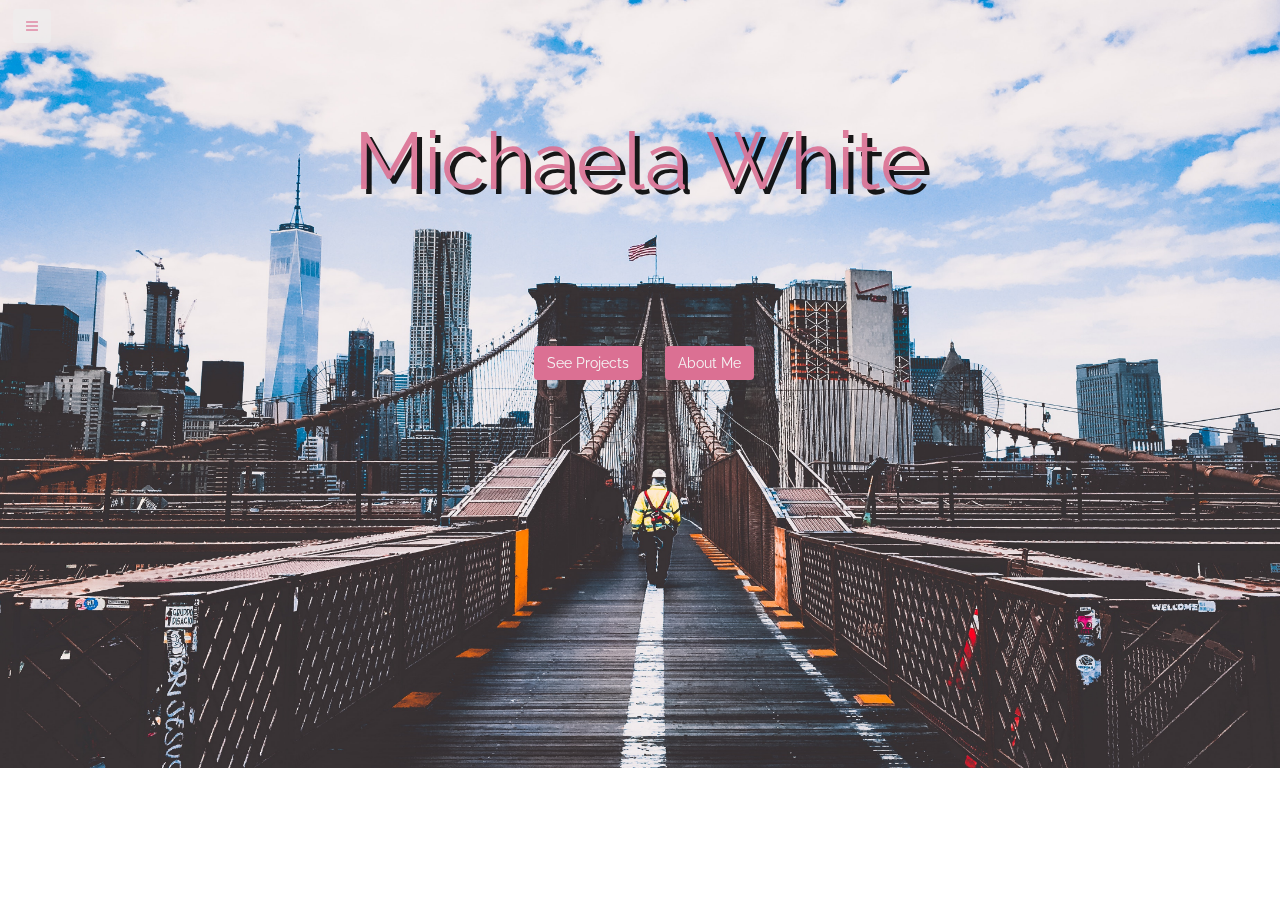
==== index.html @ 973c23fe "Updated sidebar features" ====
<!DOCTYPE html>
<html>
<head>
    <meta charset="utf-8" />
    <meta http-equiv="X-UA-Compatible" content="IE=edge">
    <title>Michaela White Portfolio Site</title>
    <meta name="viewport" content="width=device-width, initial-scale=1">
    <!-- Latest compiled and minified CSS -->
    <link rel="stylesheet" href="https://maxcdn.bootstrapcdn.com/bootstrap/3.3.7/css/bootstrap.min.css">

    <!-- jQuery library -->
    <script src="https://ajax.googleapis.com/ajax/libs/jquery/3.3.1/jquery.min.js"></script>

    <!-- Latest compiled JavaScript -->
    <script src="https://maxcdn.bootstrapcdn.com/bootstrap/3.3.7/js/bootstrap.min.js"></script>
    <link rel="stylesheet" href="https://cdnjs.cloudflare.com/ajax/libs/font-awesome/4.7.0/css/font-awesome.min.css">
    <link href="assets/css/hover.css" rel="stylesheet" media="all">
    <link rel="stylesheet" type="text/css" media="screen" href="assets/css/style.css" />
    <link href="https://fonts.googleapis.com/css?family=Raleway" rel="stylesheet">

</head>
<body>
    <div id="main">
        <div id="myCarousel" class="carousel slide carousel-fade" data-ride="carousel" data-interval=7000 data-pause="false" data-wrap="true">
            <div class="carousel-inner">
                <div id="name1" class="carousel-caption d-none d-md-block">Michaela White</div>
                <div class="item active">
                    <img id="slideshow" class="d-block w-100"  src="assets/images/city4.jpg" alt="First slide">
                </div>
                <div class="item">
                    <img id="slideshow" class="d-block w-100" src="assets/images/city3.jpg" alt="Second slide">
                </div>
                <div class="item">
                    <img id="slideshow" class="d-block w-100" src="assets/images/city2.jpg" alt="Third slide">
                </div>
            </div>
            <div id="buttons">
                    <a id="button2" href="parallax.html" type="button" class="btn btn-light">See Projects</a>
                    <a id="button2" href="about.html" type="button" class="btn btn-light">About Me</a>
                </div>
        </div>

    </div>
    
      <div id="mySidenav" class="sidenav">
        <a href="javascript:void(0)" id="closebutton" class="closebtn" onclick="closeNav()">&times;</a>
        <img class="img-circle img-responsive w-50" id="headshot" src="assets/images/hs1.jpg" alt="Michaela White">
        <p id="name" class="text-center text-info">Michaela White</p>
        <div class="mx-auto text-info" id="social">
            <a href="https://www.linkedin.com/in/michaela-white-48a869112/">
                <i class="fa fa-linkedin fa-align-center hvr-grow" aria-hidden="true"></i>
            </a>
            <a href="mailto:whitemic@sas.upenn.edu">
                <i class="fa fa-envelope hvr-grow" aria-hidden="true"></i>
            </a>
            <a href="https://stackoverflow.com/users/9687914/michaela-white">
                <i class="fa fa-stack-overflow hvr-grow" aria-hidden="true"></i>
            </a>
            <a href="https://github.com/whitemic">
                <i class="fa fa-github hvr-grow" aria-hidden="true"></i>
            </a>
        </div>
        <div>
        </div>
        <div id="navItems">
            <a id="nav1" href="index.html" class="fa fa-home hvr-forward" aria-hidden="true">Home</a>
            <a id="nav2" href="parallax.html" class="fa fa-terminal hvr-forward" aria-hidden="true">Projects</a>
            <a id="nav3" href="https://medium.com/@michaelajwhite" class="fa fa-code hvr-forward" aria-hidden="true">Blog</a>
            <a id="nav4" href="about.html" class="fa fa-female hvr-forward" aria-hidden="true">About</a>
            <a id="nav5" href="contact.html" class="fa fa-phone hvr-forward" aria-hidden="true">Contact</a>
        </div>
        </div>
      
      <!-- Use any element to open the sidenav -->
      <!-- <span id="open" onclick="openNav()">open</span> -->
      <button type="button" id="open" onclick="openNav()" class="btn btn-light">
        <i class="fa fa-bars" aria-hidden="true"></i>
      </button>







    <script src="assets/javascript/main.js"></script>
</body>
</html>
---- assets/css/style.css ----
#slideshow {
    width: 100%;
    height: 768px;
    position: relative;
}

#open {
    position: fixed;
    top: 1%;
    left: 1%;
    color: palevioletred;
    opacity: 0.6;
}

#name1 {
    font-family: 'Raleway', sans-serif;
    color: palevioletred;
    opacity: 0.9;
    font-size: 80px;
    margin-bottom: 500px;
    text-shadow: 5px 5px black;
}


#mySidenav {
    background-color: palevioletred;
    opacity: 0.9 !important;
}

#name {
    font-family: 'Segoe UI', Tahoma, Geneva, Verdana, sans-serif;
    margin-top: 5%;
    font-size: 135%;
    color: seashell;
}

.fa-linkedin {
    color: gold;
}

.fa-envelope {
    color: crimson;
}

.fa-stack-overflow {
    color: darkorchid;
}

.fa-github {
    color: darkorange;
}

#overlay {
    position: absolute;
    bottom: 0;
    left: 500;
    z-index: 10;
}


#nav1 {
    color: seashell;
}

#nav2, #nav3, #nav4, #nav5 {
    margin-left: 10%;
}

#nav2 {
    color: gold;
}

#nav3 {
    color: crimson;
}

#nav4 {
    color: darkorchid;
}

#nav5 {
    color: darkorange;
}

a {
    float: left;
}

#buttons {
    position: absolute;
    width: 25%;
    top: 45%;
    left: 40%;
}

#button2 {
    font-family: 'Raleway', sans-serif;
    margin-left: 7%;
    float: left;
    background-color: palevioletred;
    color: whitesmoke;
}



.carousel-fade .carousel-inner .item {
    opacity: 0;
    transition-property: opacity;
  }
  
  .carousel-fade .carousel-inner .active {
    opacity: 1;
  }
  
  .carousel-fade .carousel-inner .active.left,
  .carousel-fade .carousel-inner .active.right {
    left: 0;
    opacity: 0;
    z-index: 1;
  }
  
  .carousel-fade .carousel-inner .next.left,
  .carousel-fade .carousel-inner .prev.right {
    opacity: 1;
  }
  
  .carousel-fade .carousel-control {
    z-index: 2;
  }

  /* The side navigation menu */
.sidenav {
    height: 100%; /* 100% Full-height */
    width: 0; /* 0 width - change this with JavaScript */
    position: fixed; /* Stay in place */
    z-index: 1; /* Stay on top */
    top: 0; /* Stay at the top */
    left: 0;
    background-color: #111; /* Black*/
    overflow-x: hidden; /* Disable horizontal scroll */
    padding-top: 60px; /* Place content 60px from the top */
    transition: 0.5s; /* 0.5 second transition effect to slide in the sidenav */
}

/* The navigation menu links */
.sidenav a {
    padding: 8px 8px 8px 32px;
    text-decoration: none;
    font-size: 25px;
    color: #818181;
    display: block;
    transition: 0.3s;
}

/* When you mouse over the navigation links, change their color */
.sidenav a:hover {
    color: #f1f1f1;
}

/* Position and style the close button (top right corner) */
.sidenav .closebtn {
    position: absolute;
    top: 0;
    right: 25px;
    font-size: 36px;
    margin-left: 50px;
}

/* Style page content - use this if you want to push the page content to the right when you open the side navigation */
#main {
    transition: margin-left .5s;
}

@media screen and (max-width: 950px) {
    #button2 {
        margin-top: 10%;
    }
}

@media screen and (max-width: 768px) {
   #button2 {
       margin-top: 10%;
       }
}


/* On smaller screens, where height is less than 450px, change the style of the sidenav (less padding and a smaller font size) */
@media screen and (max-height: 450px) {
    .sidenav {
        padding-top: 15px;
        z-index: 10000;
    }
    #mySidenav {
        z-index: 1000;
    }

    #name {
        z-index: -1;
    }

    .sidenav a {font-size: 18px;}

}
  
  @media all and (transform-3d), (-webkit-transform-3d) {
      .carousel-fade .carousel-inner > .item.next,
      .carousel-fade .carousel-inner > .item.active.right {
        opacity: 0;
        -webkit-transform: translate3d(0, 0, 0);
                transform: translate3d(0, 0, 0);
      }
      .carousel-fade .carousel-inner > .item.prev,
      .carousel-fade .carousel-inner > .item.active.left {
        opacity: 0;
        -webkit-transform: translate3d(0, 0, 0);
                transform: translate3d(0, 0, 0);
      }
      .carousel-fade .carousel-inner > .item.next.left,
      .carousel-fade .carousel-inner > .item.prev.right,
      .carousel-fade .carousel-inner > .item.active {
        opacity: 1;
        -webkit-transform: translate3d(0, 0, 0);
                transform: translate3d(0, 0, 0);
      }
  }
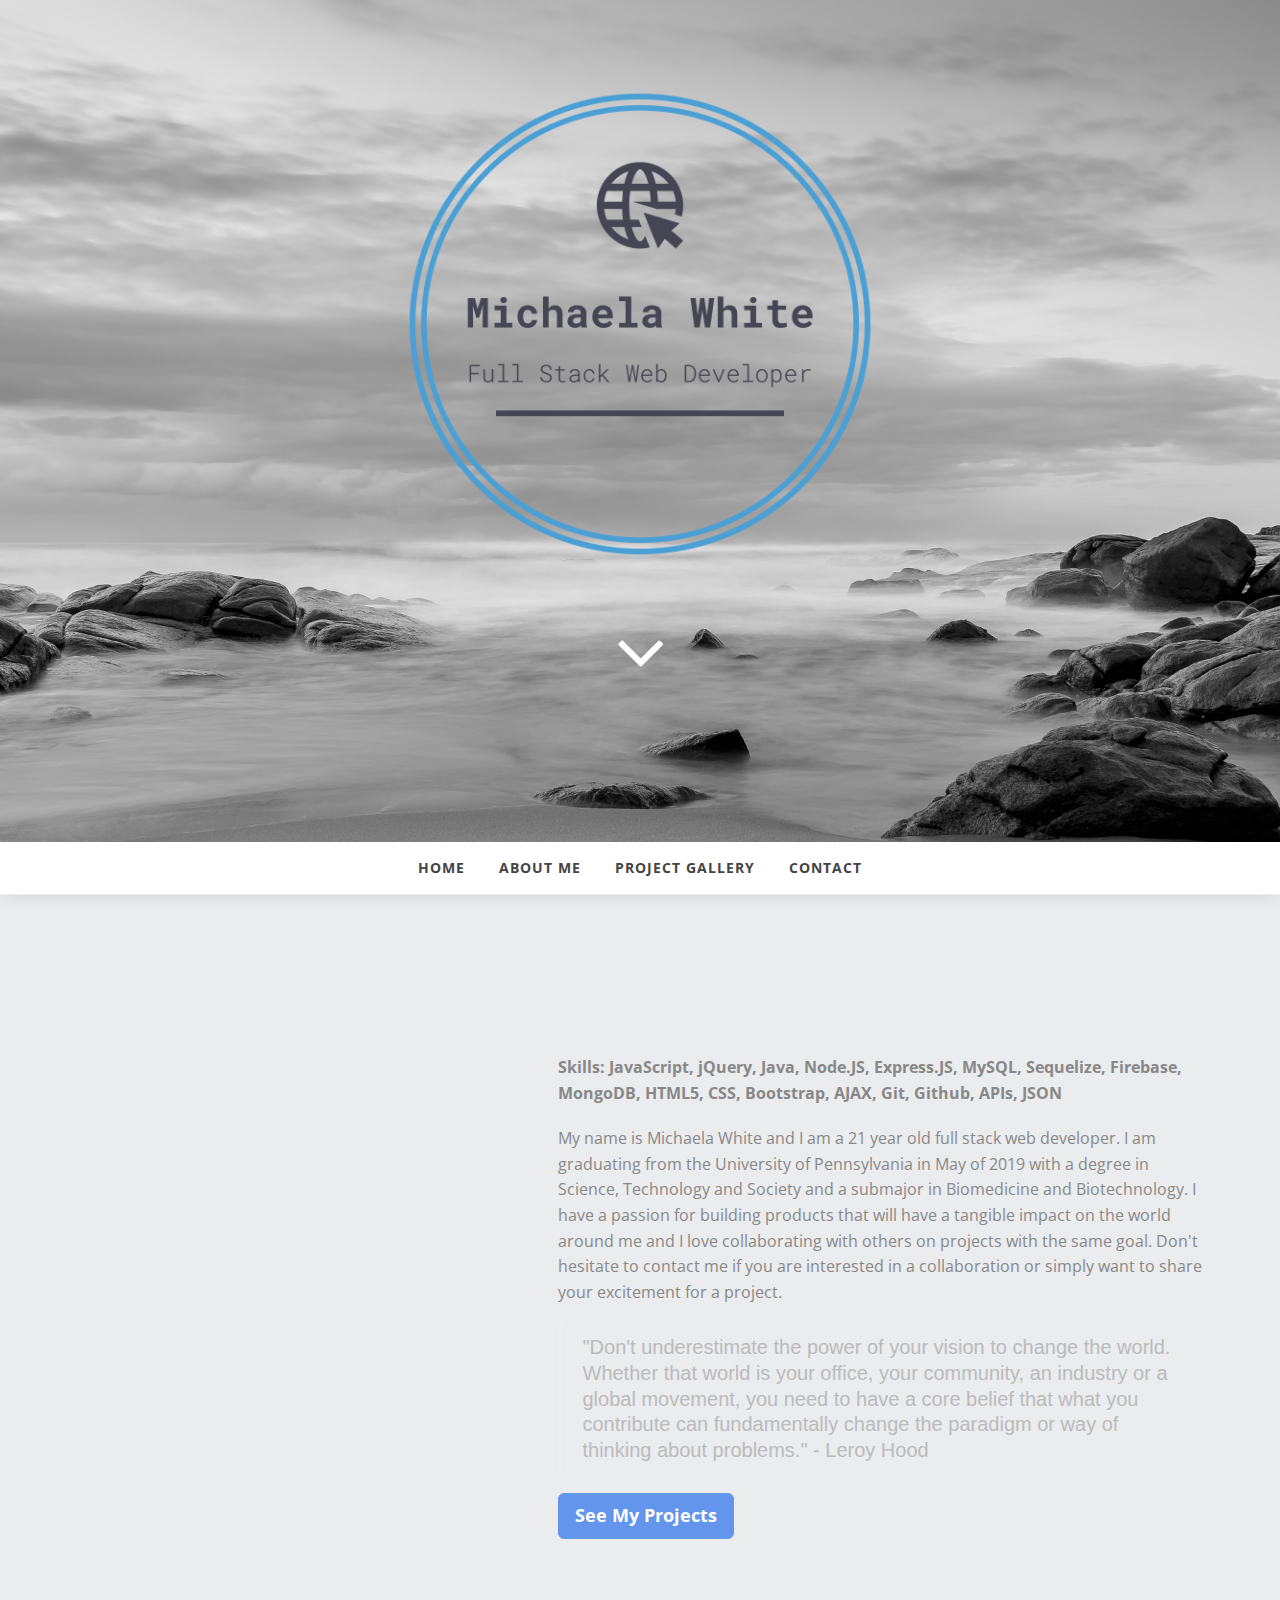
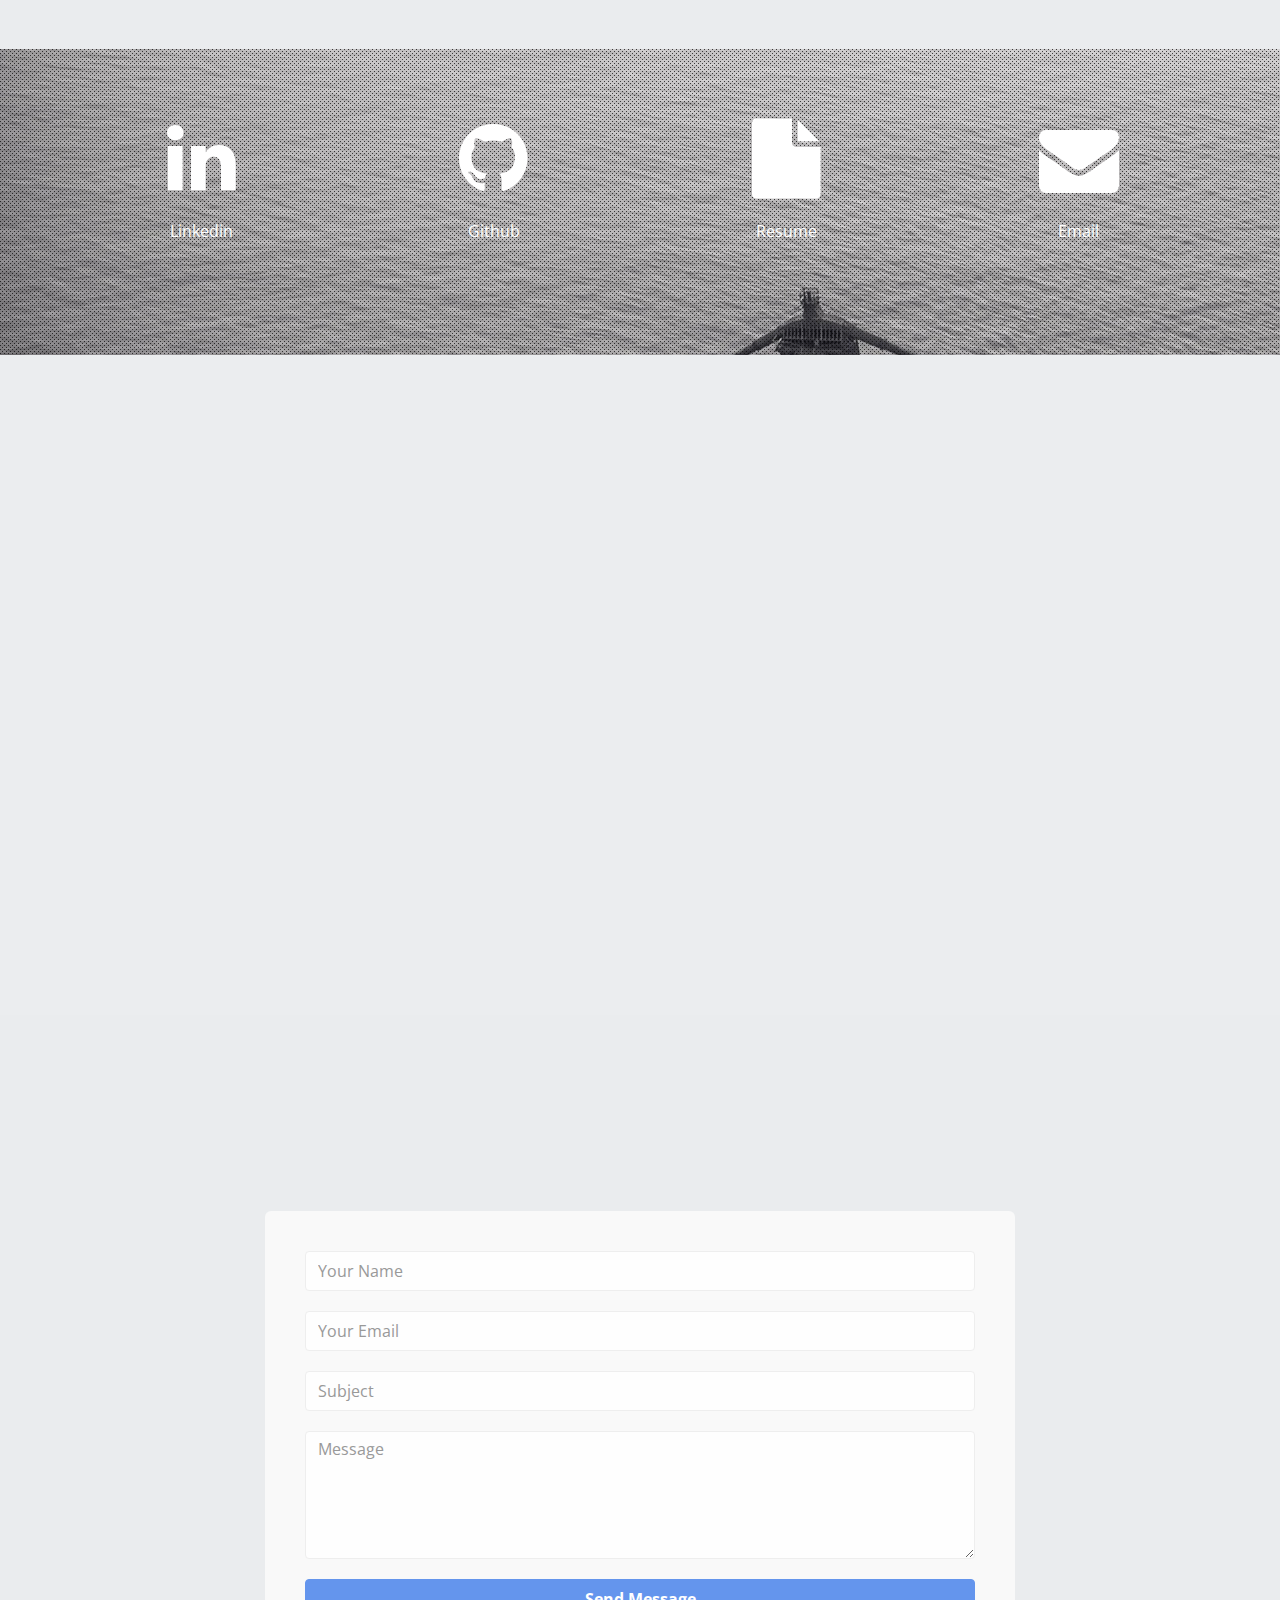
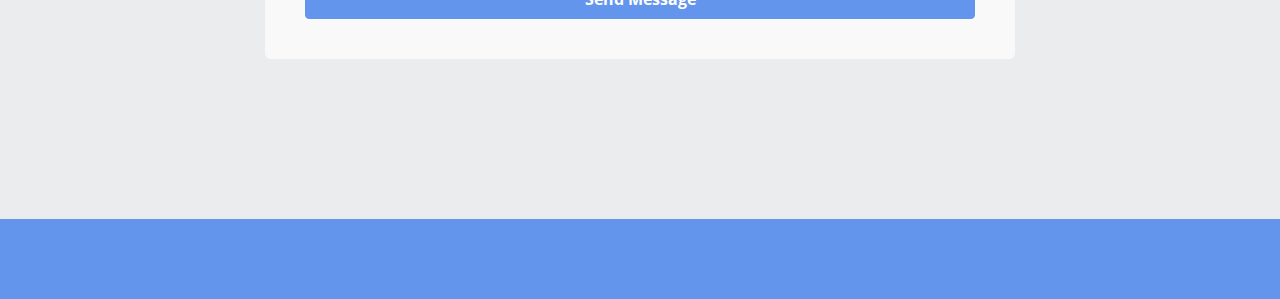
==== commit 937bfb53: "Revamped portfolio with new theme and updated projects" ====
--- a/index.html
+++ b/index.html
@@ -1,88 +1,276 @@
-<!DOCTYPE html>
-<html>
-<head>
-    <meta charset="utf-8" />
-    <meta http-equiv="X-UA-Compatible" content="IE=edge">
-    <title>Michaela White Portfolio Site</title>
-    <meta name="viewport" content="width=device-width, initial-scale=1">
-    <!-- Latest compiled and minified CSS -->
-    <link rel="stylesheet" href="https://maxcdn.bootstrapcdn.com/bootstrap/3.3.7/css/bootstrap.min.css">
-
-    <!-- jQuery library -->
-    <script src="https://ajax.googleapis.com/ajax/libs/jquery/3.3.1/jquery.min.js"></script>
-
-    <!-- Latest compiled JavaScript -->
-    <script src="https://maxcdn.bootstrapcdn.com/bootstrap/3.3.7/js/bootstrap.min.js"></script>
-    <link rel="stylesheet" href="https://cdnjs.cloudflare.com/ajax/libs/font-awesome/4.7.0/css/font-awesome.min.css">
-    <link href="assets/css/hover.css" rel="stylesheet" media="all">
-    <link rel="stylesheet" type="text/css" media="screen" href="assets/css/style.css" />
-    <link href="https://fonts.googleapis.com/css?family=Raleway" rel="stylesheet">
-
-</head>
-<body>
-    <div id="main">
-        <div id="myCarousel" class="carousel slide carousel-fade" data-ride="carousel" data-interval=7000 data-pause="false" data-wrap="true">
-            <div class="carousel-inner">
-                <div id="name1" class="carousel-caption d-none d-md-block">Michaela White</div>
-                <div class="item active">
-                    <img id="slideshow" class="d-block w-100"  src="assets/images/city4.jpg" alt="First slide">
-                </div>
-                <div class="item">
-                    <img id="slideshow" class="d-block w-100" src="assets/images/city3.jpg" alt="Second slide">
-                </div>
-                <div class="item">
-                    <img id="slideshow" class="d-block w-100" src="assets/images/city2.jpg" alt="Third slide">
-                </div>
-            </div>
-            <div id="buttons">
-                    <a id="button2" href="parallax.html" type="button" class="btn btn-light">See Projects</a>
-                    <a id="button2" href="about.html" type="button" class="btn btn-light">About Me</a>
-                </div>
-        </div>
-
-    </div>
-    
-      <div id="mySidenav" class="sidenav">
-        <a href="javascript:void(0)" id="closebutton" class="closebtn" onclick="closeNav()">&times;</a>
-        <img class="img-circle img-responsive w-50" id="headshot" src="assets/images/hs1.jpg" alt="Michaela White">
-        <p id="name" class="text-center text-info">Michaela White</p>
-        <div class="mx-auto text-info" id="social">
-            <a href="https://www.linkedin.com/in/michaela-white-48a869112/">
-                <i class="fa fa-linkedin fa-align-center hvr-grow" aria-hidden="true"></i>
-            </a>
-            <a href="mailto:whitemic@sas.upenn.edu">
-                <i class="fa fa-envelope hvr-grow" aria-hidden="true"></i>
-            </a>
-            <a href="https://stackoverflow.com/users/9687914/michaela-white">
-                <i class="fa fa-stack-overflow hvr-grow" aria-hidden="true"></i>
-            </a>
-            <a href="https://github.com/whitemic">
-                <i class="fa fa-github hvr-grow" aria-hidden="true"></i>
-            </a>
-        </div>
-        <div>
-        </div>
-        <div id="navItems">
-            <a id="nav1" href="index.html" class="fa fa-home hvr-forward" aria-hidden="true">Home</a>
-            <a id="nav2" href="parallax.html" class="fa fa-terminal hvr-forward" aria-hidden="true">Projects</a>
-            <a id="nav3" href="https://medium.com/@michaelajwhite" class="fa fa-code hvr-forward" aria-hidden="true">Blog</a>
-            <a id="nav4" href="about.html" class="fa fa-female hvr-forward" aria-hidden="true">About</a>
-            <a id="nav5" href="contact.html" class="fa fa-phone hvr-forward" aria-hidden="true">Contact</a>
-        </div>
-        </div>
-      
-      <!-- Use any element to open the sidenav -->
-      <!-- <span id="open" onclick="openNav()">open</span> -->
-      <button type="button" id="open" onclick="openNav()" class="btn btn-light">
-        <i class="fa fa-bars" aria-hidden="true"></i>
-      </button>
-
-
-
-
-
-
-
-    <script src="assets/javascript/main.js"></script>
-</body>
-</html>+<!DOCTYPE html>
+<html lang="en">
+
+<head>
+  <meta charset="utf-8">
+  <meta name="viewport" content="width=device-width, initial-scale=1.0">
+  <meta name="description" content="">
+  <meta name="author" content="">
+
+  <title>Michaela White - Full Stack Web Developer</title>
+
+  <!-- CSS -->
+  <link href="css/bootstrap.min.css" rel="stylesheet" type="text/css">
+  <link href="font-awesome/css/font-awesome.min.css" rel="stylesheet" type="text/css">
+  <link href="css/nivo-lightbox.css" rel="stylesheet" />
+  <link href="css/nivo-lightbox-theme/default/default.css" rel="stylesheet" type="text/css" />
+  <link href="css/owl.carousel.css" rel="stylesheet" media="screen" />
+  <link href="css/owl.theme.css" rel="stylesheet" media="screen" />
+  <link href="css/animate.css" rel="stylesheet" />
+  <link href="css/style.css" rel="stylesheet">
+  <link href="color/default.css" rel="stylesheet">
+
+
+</head>
+
+<body id="page-top" data-spy="scroll" data-target=".navbar-custom" style="background-color: #EAECEE">
+  <!-- Preloader -->
+  <div id="preloader">
+    <div id="load"></div>
+  </div>
+
+  <!-- Section: intro -->
+  <section id="intro" class="intro">
+
+    <div class="slogan">
+      <a href="index.html"><img src="img/logo_transparent.png" style="width: 45%" alt="" /></a>
+    </div>
+    <div class="page-scroll">
+      <a href="#about">
+				<i class="fa fa-angle-down fa-5x animated"></i>
+			</a>
+    </div>
+  </section>
+  <!-- /Section: intro -->
+
+  <!-- Navigation -->
+  <div id="navigation">
+    <nav class="navbar navbar-custom" role="navigation">
+      <div class="container">
+        <div class="row">
+          <div class="col-md-12">
+
+            <!-- Brand and toggle get grouped for better mobile display -->
+            <div class="navbar-header">
+              <button type="button" class="navbar-toggle" data-toggle="collapse" data-target="#menu">
+                <i class="fa fa-bars"></i>
+                </button>
+            </div>
+            <!-- Collect the nav links, forms, and other content for toggling -->
+            <div class="collapse navbar-collapse" id="menu">
+              <ul class="nav navbar-nav">
+                <li class="active"><a href="#intro">Home</a></li>
+                <li><a href="#about">About Me</a></li>
+                <li><a href="#gallery">Project Gallery</a></li>
+                <li><a href="#contact">Contact</a></li>
+              </ul>
+            </div>
+            <!-- /.Navbar-collapse -->
+
+          </div>
+        </div>
+      </div>
+      <!-- /.container -->
+    </nav>
+  </div>
+  <!-- /Navigation -->
+
+  <!-- Section: about -->
+  <section id="about" class="home-section">
+    <div class="container">
+      <div class="row">
+        <div class="col-lg-8 col-lg-offset-2">
+
+          <div class="section-heading text-center">
+            <div class="wow bounceInDown" data-wow-delay="0.2s">
+              <h2 style="color: cornflowerblue">Michaela White</h2>
+            </div>
+          </div>
+
+        </div>
+      </div>
+    </div>
+
+    <div class="container">
+      <div class="row">
+        <div class="col-md-5">
+
+          <img src="img/me.jpg" style="width: 100%" class="img-responsive img-rounded" alt="" />
+        </div>
+        <div class="col-md-7">
+          <p><strong>Skills: JavaScript, jQuery, Java, Node.JS, Express.JS, MySQL, Sequelize, Firebase, MongoDB, HTML5, CSS, Bootstrap, AJAX, Git, Github, APIs, JSON</strong></p>
+          <p>
+            My name is Michaela White and I am a 21 year old full stack web developer. I am graduating from the University of Pennsylvania in May of 2019 with a degree in Science, Technology and Society and a submajor in Biomedicine and Biotechnology. I have a passion for building products that will have a tangible impact on the world around me and I love collaborating with others on projects with the same goal. Don't hesitate to contact me if you are interested in a collaboration or simply want to share your excitement for a project. 
+          </p>
+          <blockquote>
+            "Don't underestimate the power of your vision to change the world. Whether that world is your office, your community, an industry or a global movement, you need to have a core belief that what you contribute can fundamentally change the paradigm or way of thinking about problems." - Leroy Hood
+          </blockquote>
+          <a href="#gallery" class="btn btn-skin btn-lg btn-scroll">See My Projects</a>
+        </div>
+      </div>
+    </div>
+  </section>
+  <!-- /Section: about -->
+
+  <!-- Section: separator -->
+  <section id="separator" class="home-section parallax text-center" data-stellar-background-ratio="0.5">
+
+    <div class="container">
+      <div class="row">
+        <div class="col-xs-6 col-sm-3 col-md-3">
+          <div class="align-center txt-shadow">
+            <div class="icon">
+              <a href="https://www.linkedin.com/in/michaela-white-48a869112/"><i class="fa fa-linkedin fa-5x"></i></a>
+            </div>
+            <span class="color-white">Linkedin</span>
+          </div>
+        </div>
+        <div class="col-xs-6 col-sm-3 col-md-3">
+          <div class="align-center txt-shadow">
+            <div class="icon">
+              <a href="https://github.com/whitemic"><i class="fa fa-github fa-5x"></i></a>
+            </div>
+            <span class="color-white">Github</span>
+          </div>
+        </div>
+        <div class="col-xs-6 col-sm-3 col-md-3">
+          <div class="align-center txt-shadow">
+            <div class="icon">
+              <a href="files/Michaela White - Resume.pdf"><i class="fa fa-file fa-5x"></i></a>
+            </div>
+            <span class="color-white">Resume</span>
+          </div>
+        </div>
+        <div class="col-xs-6 col-sm-3 col-md-3">
+          <div class="align-center txt-shadow">
+            <div class="icon">
+              <a href="mailto:whitemic@sas.upenn.edu"><i class="fa fa-envelope fa-5x"></i></a>
+            </div>
+            <span class="color-white">Email</span>
+          </div>
+        </div>
+      </div>
+    </div>
+  </section>
+  <!-- /Section: separator -->
+
+
+  <!-- Section: gallery -->
+  <section id="gallery" class="home-section text-center" style="background-color: #EBEDEF">
+
+    <div class="container">
+      <div class="row">
+        <div class="col-lg-8 col-lg-offset-2">
+          <div class="wow bounceInDown" data-wow-delay="0.4s">
+            <div class="section-heading">
+              <h2 style="color: cornflowerblue">My Project Gallery</h2>
+              <p>Click on a project below for more details</p>
+            </div>
+          </div>
+        </div>
+      </div>
+    </div>
+
+    <div class="container">
+      <div class="row">
+        <div class="col-sm-12 col-md-12 col-lg-12">
+          <div class="wow bounceInUp" data-wow-delay="0.4s">
+            <div id="owl-works" class="owl-carousel">
+              <!-- FIX SIZING PROBLEM - NEW IMAGE -->
+              <div class="item"><a  href="img/carousel/shopify.jpg" title="Web application leveraging e-commerce APIs to provide product comparisons to consumers" data-lightbox-gallery="gallery1"><img src="img/carousel/shopify.jpg" class="img-responsive " alt="img"></a><p>Shopify</p><a href="https://danielwgross.github.io/Group-Project-1/">Deployed Version</a><br><a href="https://github.com/whitemic/Shopify">Github Project Link</a></div>
+              <div class="item"><a  href="img/carousel/cyp.jpg" title="Three-Player Monster-Themed Trivia Adventure Game" data-lightbox-gallery="gallery1"><img src="img/carousel/cyp.jpg" class="img-responsive " alt="img"></a><p>Choose Your Predator</p><a href="https://chooseyourpredator.herokuapp.com/">Deployed Version</a><br><a href="https://github.com/whitemic/choose-your-predator">Github Project Link</a></div>
+              <div class="item"><a  href="img/carousel/train.jpg" title="Scheduling App for Train Adminstrators" data-lightbox-gallery="gallery1"><img src="img/carousel/train.jpg" class="img-responsive " alt="img"></a><p>Train Scheduler</p><a href="https://whitemic.github.io/Train-Schedule/">Deployed Version</a><br><a href="https://github.com/whitemic/Train-Schedule">Github Project Link</a></div>
+              <div class="item"><a  href="img/carousel/bamazon.jpg" title="Node CLI Simulating a Shopping Experience" data-lightbox-gallery="gallery1"><img src="img/carousel/bamazon.jpg" class="img-responsive " alt="img"></a><p>'Bamazon' Shopping Experience</p><a href="">Github Link</a><br><a href="https://github.com/whitemic/bamazon">Github Project Link</a></div>
+              <div class="item"><a  href="img/carousel/friends.jpg" title="Web Application for Finding Friends Based on Survey Responses" data-lightbox-gallery="gallery1"><img src="img/carousel/friends.jpg" class="img-responsive " alt="img"></a><p>Friend Finder</p><a href="https://thawing-depths-35748.herokuapp.com/">Deployed Version</a><br><a href="https://github.com/whitemic/friend-finder">Github Project Link</a></div>
+            </div>
+          </div>
+        </div>
+      </div>
+    </div>
+  </section>
+  <!-- /Section: services -->
+
+
+
+
+  <!-- Section: contact -->
+  <section id="contact" class="home-section text-center">
+    <div class="heading-contact">
+      <div class="container">
+        <div class="row">
+          <div class="col-lg-8 col-md-offset-2">
+
+            <div class="section-heading">
+              <div class="wow bounceInDown" data-wow-delay="0.4s">
+                <h2 style="color: cornflowerblue">Get in touch </h2>
+              </div>
+              <p class="wow lightSpeedIn" data-wow-delay="0.3s">Or send me a direct email at whitemic@sas.upenn.edu</p>
+            </div>
+
+          </div>
+        </div>
+      </div>
+    </div>
+    <div class="container">
+
+      <div class="row">
+        <div class="col-lg-8 col-md-offset-2">
+          <div class="form-wrapper marginbot-50">
+            <div id="sendmessage">Your message has been sent. Thank you!</div>
+            <div id="errormessage"></div>
+            <form id="contact-form" action="" method="post" role="form" class="contactForm">
+              <div class="form-group">
+                <input type="text" name="name" class="form-control" id="name" placeholder="Your Name" data-rule="minlen:4" data-msg="Please enter at least 4 chars" />
+                <div class="validation"></div>
+              </div>
+              <div class="form-group">
+                <input type="email" class="form-control" name="email" id="email" placeholder="Your Email" data-rule="email" data-msg="Please enter a valid email" />
+                <div class="validation"></div>
+              </div>
+              <div class="form-group">
+                <input type="text" class="form-control" name="subject" id="subject" placeholder="Subject" data-rule="minlen:4" data-msg="Please enter at least 8 chars of subject" />
+                <div class="validation"></div>
+              </div>
+              <div class="form-group">
+                <textarea class="form-control" name="message" rows="5" data-rule="required" data-msg="Please write something for us" placeholder="Message"></textarea>
+                <div class="validation"></div>
+              </div>
+
+              <div class="text-center"><button type="submit" class="btn btn-skin btn-block" id="btnContactUs">Send Message</button></div>
+            </form>
+          </div>
+
+      </div>
+
+    </div>
+  </section>
+  <!-- /Section: contact -->
+
+  <footer>
+    <div class="container">
+      <div class="row">
+        <!-- <div class="col-md-12 col-lg-12">
+          <p>&copy; Lonely Theme. All Rights Reserved</p>
+          
+        </div> -->
+      </div>
+    </div>
+  </footer>
+
+  <!-- Core JavaScript Files -->
+  <script src="js/jquery.min.js"></script>
+  <script src="js/bootstrap.min.js"></script>
+  <script src="js/jquery.easing.min.js"></script>
+  <script src="js/jquery.sticky.js"></script>
+  <script src="js/jquery.scrollTo.js"></script>
+  <script src="js/stellar.js"></script>
+  <script src="js/wow.min.js"></script>
+  <script src="js/owl.carousel.min.js"></script>
+  <script src="js/nivo-lightbox.min.js"></script>
+  <!-- Custom Theme JavaScript -->
+  <script src="js/custom.js"></script>
+  <script src="contactform/contactform.js"></script>
+
+</body>
+
+</html>
--- a/css/nivo-lightbox-theme/default/default.css
+++ b/css/nivo-lightbox-theme/default/default.css
@@ -0,0 +1,98 @@
+/*
+ * Nivo Lightbox Default Theme v1.0
+ * http://dev7studios.com/nivo-lightbox
+ *
+ * Copyright 2013, Dev7studios
+ * Free to use and abuse under the MIT license.
+ * http://www.opensource.org/licenses/mit-license.php
+ */
+ 
+.nivo-lightbox-theme-default.nivo-lightbox-overlay { 
+	background: #666;
+	background: rgba(0,0,0,0.6); 
+}
+.nivo-lightbox-theme-default .nivo-lightbox-content.nivo-lightbox-loading { background: url(loading.gif) no-repeat 50% 50%; }
+
+.nivo-lightbox-theme-default .nivo-lightbox-nav {
+	top: 10%;
+	width: 8%;
+	height: 80%;
+	text-indent: -9999px;
+	background-repeat: no-repeat;
+	background-position: 50% 50%;
+	opacity: 0.5;
+}
+.nivo-lightbox-theme-default .nivo-lightbox-nav:hover { 
+	opacity: 1; 
+	background-color: rgba(0,0,0,0.5);
+}
+.nivo-lightbox-theme-default .nivo-lightbox-prev { 
+	background-image: url(prev.png); 
+	border-radius: 0 3px 3px 0;
+}
+.nivo-lightbox-theme-default .nivo-lightbox-next { 
+	background-image: url(next.png); 
+	border-radius: 3px 0 0 3px;
+}
+
+.nivo-lightbox-theme-default .nivo-lightbox-close {
+	display: block;
+	background: url(close.png) no-repeat 5px 5px;
+	width: 16px;
+	height: 16px;
+	text-indent: -9999px;
+	padding: 5px;
+	opacity: 0.5;
+}
+.nivo-lightbox-theme-default .nivo-lightbox-close:hover { opacity: 1; }
+
+.nivo-lightbox-theme-default .nivo-lightbox-title-wrap { bottom: -7%; }
+.nivo-lightbox-theme-default .nivo-lightbox-title {
+	font: 14px/20px 'Helvetica Neue', Helvetica, Arial, sans-serif;
+	font-style: normal;
+	font-weight: normal;
+	background: #000;
+	color: #fff;
+	padding: 7px 15px;
+	border-radius: 30px;
+}
+
+.nivo-lightbox-theme-default .nivo-lightbox-image img {
+	background: #fff;
+	-webkit-box-shadow: 0px 1px 1px rgba(0,0,0,0.4);
+	   -moz-box-shadow: 0px 1px 1px rgba(0,0,0,0.4);
+	        box-shadow: 0px 1px 1px rgba(0,0,0,0.4);
+}
+.nivo-lightbox-theme-default .nivo-lightbox-ajax,
+.nivo-lightbox-theme-default .nivo-lightbox-inline {
+	background: #fff;
+	padding: 40px;
+	-webkit-box-shadow: 0px 1px 1px rgba(0,0,0,0.4);
+	   -moz-box-shadow: 0px 1px 1px rgba(0,0,0,0.4);
+	        box-shadow: 0px 1px 1px rgba(0,0,0,0.4);
+}
+
+@media (-webkit-min-device-pixel-ratio: 1.3),
+       (-o-min-device-pixel-ratio: 2.6/2),
+       (min--moz-device-pixel-ratio: 1.3),
+       (min-device-pixel-ratio: 1.3),
+       (min-resolution: 1.3dppx) {
+
+	.nivo-lightbox-theme-default .nivo-lightbox-content.nivo-lightbox-loading { 
+		background-image: url(loading@2x.gif); 
+		background-size: 32px 32px;
+	}
+	.nivo-lightbox-theme-default .nivo-lightbox-prev { 
+		background-image: url(prev@2x.png); 
+		background-size: 48px 48px;
+	}
+	.nivo-lightbox-theme-default .nivo-lightbox-next { 
+		background-image: url(next@2x.png); 
+		background-size: 48px 48px;
+	}
+	.nivo-lightbox-theme-default .nivo-lightbox-close { 
+		background-image: url(close@2x.png); 
+		background-size: 16px 16px;
+	}
+	
+}--- a/css/style.css
+++ b/css/style.css
@@ -0,0 +1,674 @@
+
+/* ==== Google font ==== */
+@import url(https://fonts.googleapis.com/css?family=Varela+Round|Open+Sans:400,300,600,400italic,700);
+
+
+body {
+    width: 100%;
+    height: 100%;
+	font-family: 'Open Sans', sans-serif;
+	font-weight: 400;
+    color: #888;
+	font-size: 16px;
+	line-height: 1.6em;
+    background-color: #fff;
+}
+
+html {
+    width: 100%;
+    height: 100%;
+}
+
+h1,
+h2,
+h3,
+h4,
+h5,
+h6 {
+    margin: 0 0 30px;
+    font-family: 'Varela Round', sans-serif;
+    font-weight: 400;
+    color: #444;
+}
+
+blockquote {
+	font-family: Georgia, arial, sans-serif;
+	color: #bbb;
+	font-size: 20px;
+}
+
+p {
+    margin: 0 0 20px;
+    font-size: 16px;
+    line-height: 1.6em;
+}
+
+p.lead {
+	font-weight: 600;
+}
+
+a {
+    -webkit-transition: all .2s ease-in-out;
+    -moz-transition: all .2s ease-in-out;
+    transition: all .2s ease-in-out;
+}
+
+a:hover,
+a:focus {
+    text-decoration: none;
+}
+
+.light {
+    font-weight: 400;
+}
+
+img.img-responsive {
+	margin-bottom: 20px;
+}
+
+
+/* ------- Navigation ------------ */
+#navigation {
+	background: #fff;
+	z-index: 9999;
+	width:100%;
+    box-sizing:border-box;
+	border-bottom: 1px solid #eee;
+	box-shadow:0px 0px 20px rgba(0, 0, 0, 0.1);
+	text-align: center;
+	margin: 0 auto;
+}
+
+
+.navbar {
+    margin-bottom: 0;
+}
+
+.navbar-brand {
+    font-weight: 700;
+}
+
+
+.navbar-brand:focus {
+    outline: 0;
+}
+
+.nav.navbar-nav {
+    background-color: rgba(255,255,255,.6);
+}
+
+#menu .nav.navbar-bar {
+	text-align: center;
+	float: none;
+	margin: 0 auto;
+}
+
+.navbar-custom ul.nav {
+	text-align: center;
+	float: none;
+	margin: 0 auto;
+}
+.navbar-custom ul.nav li {
+	float: none;
+	display: inline-block;
+	text-align: center;
+}
+.navbar-custom ul.nav li a {
+	font-size: 14px;
+	letter-spacing: 1px;
+    color: #444;
+	text-transform: uppercase;
+	font-weight: 700;
+}
+
+
+.navbar-custom .nav li a {
+    -webkit-transition: background .3s ease-in-out;
+    -moz-transition: background .3s ease-in-out;
+    transition: background .3s ease-in-out;
+}
+
+.navbar-custom .nav li a:hover,
+.navbar-custom .nav li a:focus,
+.navbar-custom .nav li.active {
+    outline: 0;
+    background-color: rgba(255,255,255,.2);
+}
+.navbar-custom .nav li a:hover,
+.navbar-custom .nav li a:focus,
+.navbar-custom .nav li.active {
+    outline: 0;
+    background-color: rgba(255,255,255,.2);
+}
+
+.navbar-toggle {
+    padding: 4px 6px;
+    font-size: 14px;
+    color: #fff;
+}
+
+.navbar-toggle:focus,
+.navbar-toggle:active {
+    outline: 0;
+}
+
+
+/* loader */
+#preloader {
+    background: #ffffff;
+    bottom: 0;
+    height: 100%;
+    left: 0;
+    position: fixed;
+    right: 0;
+    top: 0;
+    width: 100%;
+    z-index: 999;
+}
+
+
+#loaderInner {
+    background:#ffffff url(../img/spinner.gif) center center no-repeat;
+    height: 60px;
+    left: 50%;
+    margin: -50px 0 0 -50px;
+    position: absolute;
+    top: 50%;
+    width: 60px;
+}
+
+@keyframes boxSpin{
+  0%{
+    transform: translate(-10px, 0px);
+  }
+  25%{
+    transform: translate(10px, 10px);
+  }
+  50%{
+    transform: translate(10px, -10px);
+  }
+  75%{
+    transform: translate(-10px, -10px);
+  }
+  100%{
+    transform: translate(-10px, 10px);
+  }
+}
+
+
+@keyframes shadowSpin{
+  0%{
+    box-shadow: 10px -10px #39CCCC, -10px 10px #FFDC00;
+  }
+  25%{
+    box-shadow: 10px 10px #39CCCC, -10px -10px #FFDC00;
+  }
+  50%{
+    box-shadow: -10px 10px #39CCCC, 10px -10px #FFDC00;
+  }
+  75%{
+    box-shadow: -10px -10px #39CCCC, 10px 10px #FFDC00;
+  }
+  100%{
+    box-shadow: 10px -10px #39CCCC, -10px 10px #FFDC00;
+  }
+}
+
+#load {
+	z-index: 9999;
+  background-color: #FF4136;
+  opacity: 0.75;
+  width: 10px;
+  height: 10px;
+  position: absolute;
+  top: 50%;
+  margin: -5px auto 0 auto;
+  left: 0;
+  right: 0;
+  border-radius: 0px;
+  border: 5px solid #FF4136;
+  box-shadow: 10px 0px #39CCCC, 10px 0px #01FF70;
+  animation: shadowSpin 1s ease-in-out infinite;
+}
+
+/* misc */
+hr {
+  margin-top: 10px;
+}
+
+/* margins */
+.marginbot-0{margin-bottom:0 !important;}
+.marginbot-10{margin-bottom:10px !important;}
+.marginbot-20{margin-bottom:20px !important;}
+.marginbot-30{margin-bottom:30px !important;}
+.marginbot-40{margin-bottom:40px !important;}
+.marginbot-50{margin-bottom:50px !important;}
+
+/* ===========================
+--- General sections
+============================ */
+
+.home-section {
+    padding-top: 70px;
+    padding-bottom: 110px;
+	display:block;
+    position:relative;
+    z-index:120;
+}
+
+.section-heading {
+	margin-bottom: 50px;
+}
+
+.section-heading h2 {
+	font-size: 40px;
+	margin-bottom: 10px;
+	line-height: 1em;
+}
+.section-heading i {
+	margin-bottom: 20px;
+}
+
+
+/* --- section bg var --- */
+
+.bg-white {
+	background: #fff;
+}
+
+.bg-gray {
+	background: #f8f8f8;
+}
+
+
+.bg-dark {
+	background: #575757;
+}
+
+/* --- section color var --- */
+
+.text-light {
+	color: #fff;
+}
+
+
+
+/* ===========================
+--- Intro
+============================ */
+
+.intro {
+	width:100%;
+	position:relative;	
+	background: url(../img/bg-1.jpg) no-repeat top center;
+	background-size: cover;
+}
+
+#intro.intro {
+	padding:100px 0 150px 0;
+}
+
+.intro .slogan {
+	text-align: center;
+    margin-top: -5%;
+}
+
+.intro .page-scroll {
+	text-align: center;
+}
+
+
+.intro .page-scroll a {
+	color: #fff;
+}
+
+.brand-heading {
+    font-size: 40px;
+}
+
+.intro-text {
+    font-size: 18px;
+}
+
+.intro .slogan h2 {
+	color: #FFF;
+	text-shadow: none;
+	font-size: 60px;
+	line-height: 60px;
+	font-weight: 700;
+	font-family: Montserrat, sans-serif;
+	background-color: rgba(0, 0, 0, 0);
+	text-decoration: none;
+	text-transform: uppercase;
+	border-width: 0px;
+	border-color: #000;
+	border-style: none;
+	text-shadow: -1px 0 1px #000;
+}
+
+.intro .slogan h4 {
+	color: #fff;
+	text-shadow: -1px 1px 1px #000;
+}
+
+
+.icon .fa {
+	color: #fff;
+}
+
+/* ==========================
+--- Gallery
+============================= */
+
+
+.item {
+    margin: 10px;
+    position: relative;
+}
+
+.item img {
+    display: block;
+    width: 100%;
+    height: 100%;
+}
+
+
+/* ===========================
+--- Contact
+============================ */
+
+.form-wrapper {
+    background: #f9f9f9;
+	padding: 40px;
+	 border-radius: 6px;
+}
+
+
+form#contact-form .form-group label {
+	text-align: left !important;
+	display: block;
+	letter-spacing: 1px;
+	font-size: 16px;
+}
+form#contact-form input,form#contact-form select,form#contact-form textarea {
+	border-radius: 4px;
+	border: 1px solid #eee;
+  -webkit-box-shadow: none;
+          box-shadow:  none;
+	font-size: 16px;
+	margin-bottom: 20px;
+	background: #fefefe;
+	color: #888;
+}
+
+form#contact-form input,form#contact-form select {
+	height: 40px;
+}
+
+form#contact-form button {
+	border-radius: 4px;
+	height: 40px;
+	text-transform: none;
+	font-size: 16px;
+	font-weight: 700;
+}
+
+form#contact-form input:focus,form#contact-form select:focus,form#contact-form textarea:focus {
+  -webkit-box-shadow: 0 1px 2px rgba(0, 0, 0, .05);
+          box-shadow: 0 1px 2px rgba(0, 0, 0, .05);
+	background: #fff;
+}
+
+.validation {
+    color: red;
+    display:none;
+    margin: 0 0 20px;
+    font-weight:400;
+    font-size:13px;
+}
+
+#sendmessage {
+    color: green;
+    border:1px solid green;
+    display:none;
+    text-align:center;
+    padding:15px;
+    font-weight:600;
+    margin-bottom:15px;
+}
+
+#errormessage {
+    color: red;
+    display:none;
+    border:1px solid red;
+    text-align:center;
+    padding:15px;
+    font-weight:600;
+    margin-bottom:15px;
+}
+
+#sendmessage.show, #errormessage.show, .show {
+	display:block;
+}
+
+/* ===========================
+--- Footer
+============================ */
+
+footer {
+	text-align: center;
+	padding: 50px 0 30px;
+	
+}
+
+footer p {
+	color: #f8f8f8;
+}
+
+footer a {
+	color: #fff;
+}
+
+footer a:hover {
+	color: #ccc;
+}
+.credits {
+    color: #fff;
+}
+
+/* ==========================
+Parallax
+============================= */
+
+#separator {	
+	background-image: url(../img/parallax-bg.jpg);
+}
+
+#separator .icon {
+	margin-bottom: 20px;
+}
+
+#separator span {
+	color: #fff;
+}
+
+#separator:after {	
+	background-image: url([data-uri]);
+	content: "";
+	position: absolute;
+	bottom: 0;
+	left: 0;
+	right: 0;
+	top: 0;
+	opacity: 0.7;
+	z-index: -1;
+}
+
+/* ===========================
+--- Elements
+============================ */
+
+.btn {
+
+    font-weight: 700;
+    -webkit-transition: all .3s ease-in-out;
+    -moz-transition: all .3s ease-in-out;
+    transition: all .3s ease-in-out;
+}
+
+a.btn:hover {
+	color: #fff;
+}
+
+.btn-circle {
+    width: 70px;
+    height: 70px;
+    margin-top: 15px;
+    padding: 7px 16px;
+    border: 2px solid #fff;
+    border-radius: 50%;
+    font-size: 40px;
+    color: #fff;
+    background: 0 0;
+    -webkit-transition: background .3s ease-in-out;
+    -moz-transition: background .3s ease-in-out;
+    transition: background .3s ease-in-out;
+}
+
+.btn-circle.btn-dark {
+    border: 2px solid #666;
+    color: #666;
+}
+
+
+.btn-circle:hover,
+.btn-circle:focus {
+    outline: 0;
+    color: #fff;
+    background: rgba(255,255,255,.1);
+}
+
+.btn-circle.btn-dark :hover,
+.btn-circle.btn-dark :focus {
+    outline: 0;
+    color: #999;
+    background: #fff;
+}
+
+.btn-circle.btn-dark :hover i,
+.btn-circle.btn-dark :focus i{
+    color: #999;
+}
+
+.page-scroll .btn-circle i.animated {
+    -webkit-transition-property: -webkit-transform;
+    -webkit-transition-duration: 1s;
+    -moz-transition-property: -moz-transform;
+    -moz-transition-duration: 1s;
+}
+
+.page-scroll .btn-circle:hover i.animated {
+    -webkit-animation-name: pulse;
+    -moz-animation-name: pulse;
+    -webkit-animation-duration: 1.5s;
+    -moz-animation-duration: 1.5s;
+    -webkit-animation-iteration-count: infinite;
+    -moz-animation-iteration-count: infinite;
+    -webkit-animation-timing-function: linear;
+    -moz-animation-timing-function: linear;
+}
+
+@-webkit-keyframes pulse {    
+    0 {
+        -webkit-transform: scale(1);
+        transform: scale(1);
+    }
+
+    50% {
+        -webkit-transform: scale(1.2);
+        transform: scale(1.2);
+    }
+
+    100% {
+        -webkit-transform: scale(1);
+        transform: scale(1);
+    }
+}
+
+@-moz-keyframes pulse {    
+    0 {
+        -moz-transform: scale(1);
+        transform: scale(1);
+    }
+
+    50% {
+        -moz-transform: scale(1.2);
+        transform: scale(1.2);
+    }
+
+    100% {
+        -moz-transform: scale(1);
+        transform: scale(1);
+    }
+}
+
+
+.btn-skin:hover,
+.btn-skin:focus,
+.btn-skin:active,
+.btn-skin.active {
+  color: #fff;
+  background-color: #666;
+  border-color: #666;
+}
+
+
+.btn-default:hover,
+.btn-default:focus {
+    border: 1px solid #28c3ab;
+    outline: 0;
+    color: #000;
+    background-color: #28c3ab;
+}
+
+.btn-huge {
+    padding: 25px;
+    font-size: 26px;
+}
+
+.banner-social-buttons {
+    margin-top: 0;
+}
+
+
+/* Media queries */
+
+@media (max-width:768px) {
+	.navbar-header .fa {
+		color: #666;
+	}
+	
+	.col-xs-6 {
+		margin-bottom: 30px;
+	}
+}
+
+@media (max-width:480px) {
+
+	.navbar-custom .nav.navbar-nav {
+    background-color: rgba(255,255,255,.4);
+	}
+	
+	.navbar.navbar-custom.navbar-fixed-top {
+		margin-bottom: 30px;
+	}
+
+	
+	.page-scroll a {
+		width: 40px;
+		height: 40px;
+		margin-top: 10px;
+		font-size: 20px;
+	}
+	
+}--- a/color/default.css
+++ b/color/default.css
@@ -0,0 +1,39 @@
+
+a,a:hover {
+	color: cornflowerblue;
+}
+
+.intro .page-scroll a:hover {
+	color: cornflowerblue;
+}
+
+.icon:hover .fa{
+	color: cornflowerblue;
+}
+
+ul.nav li a:hover {
+	color: cornflowerblue;
+}
+
+.owl-theme .owl-controls .owl-page.active span,
+.owl-theme .owl-controls.clickable .owl-page:hover span {
+    background-color: cornflowerblue;
+}
+
+.bg-skin {
+	background: cornflowerblue;
+}
+
+form#contact-form input:focus,form#contact-form select:focus,form#contact-form textarea:focus {
+	border-color: cornflowerblue;
+}
+
+footer {
+    background-color: cornflowerblue;
+}
+
+.btn-skin {
+  color: #fff;
+  background-color: cornflowerblue;
+  border-color: cornflowerblue;
+}
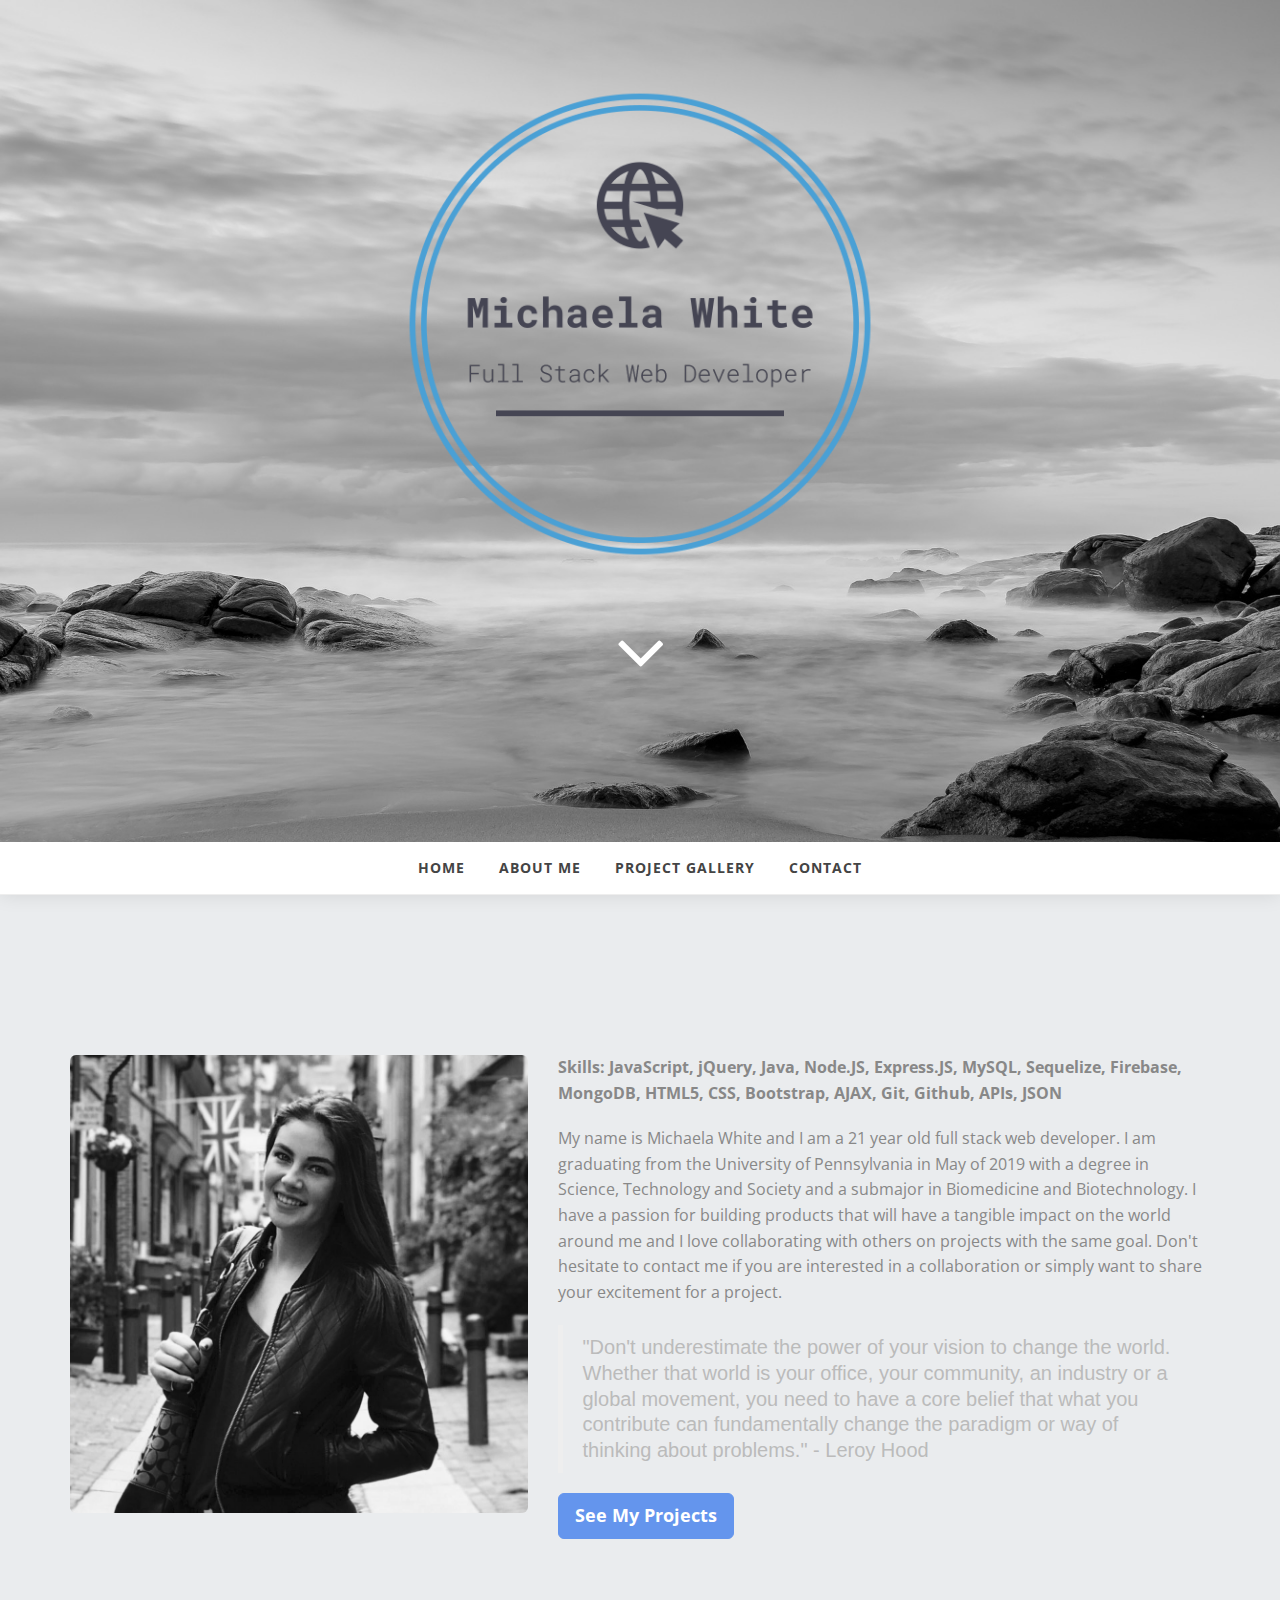
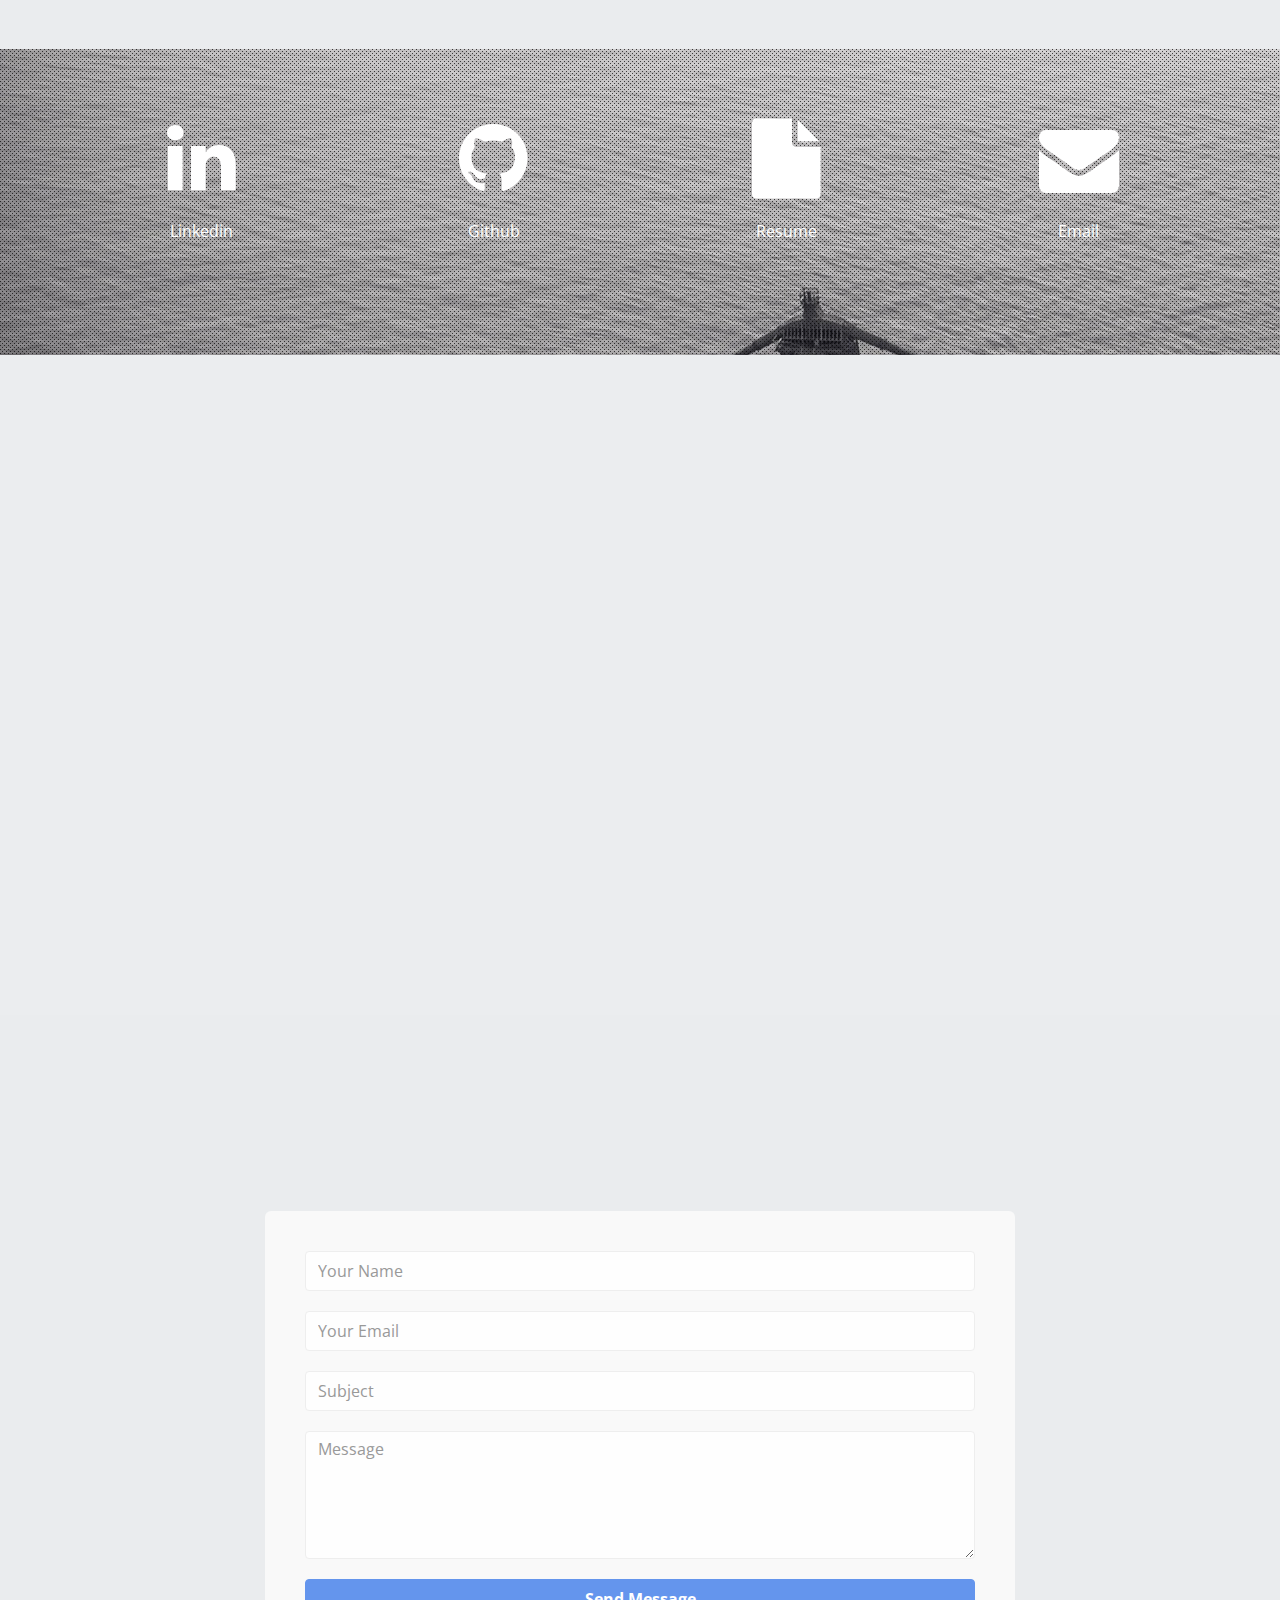
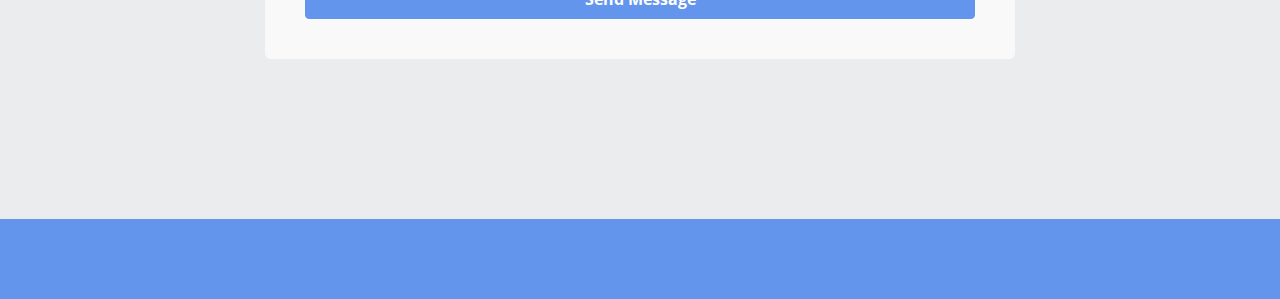
==== commit aeff11ad: "Changed profile picture" ====
--- a/index.html
+++ b/index.html
@@ -95,7 +95,7 @@
       <div class="row">
         <div class="col-md-5">
 
-          <img src="img/me.jpg" style="width: 100%" class="img-responsive img-rounded" alt="" />
+          <img src="img/profile.jpeg" style="width: 100%" class="img-responsive img-rounded" alt="" />
         </div>
         <div class="col-md-7">
           <p><strong>Skills: JavaScript, jQuery, Java, Node.JS, Express.JS, MySQL, Sequelize, Firebase, MongoDB, HTML5, CSS, Bootstrap, AJAX, Git, Github, APIs, JSON</strong></p>
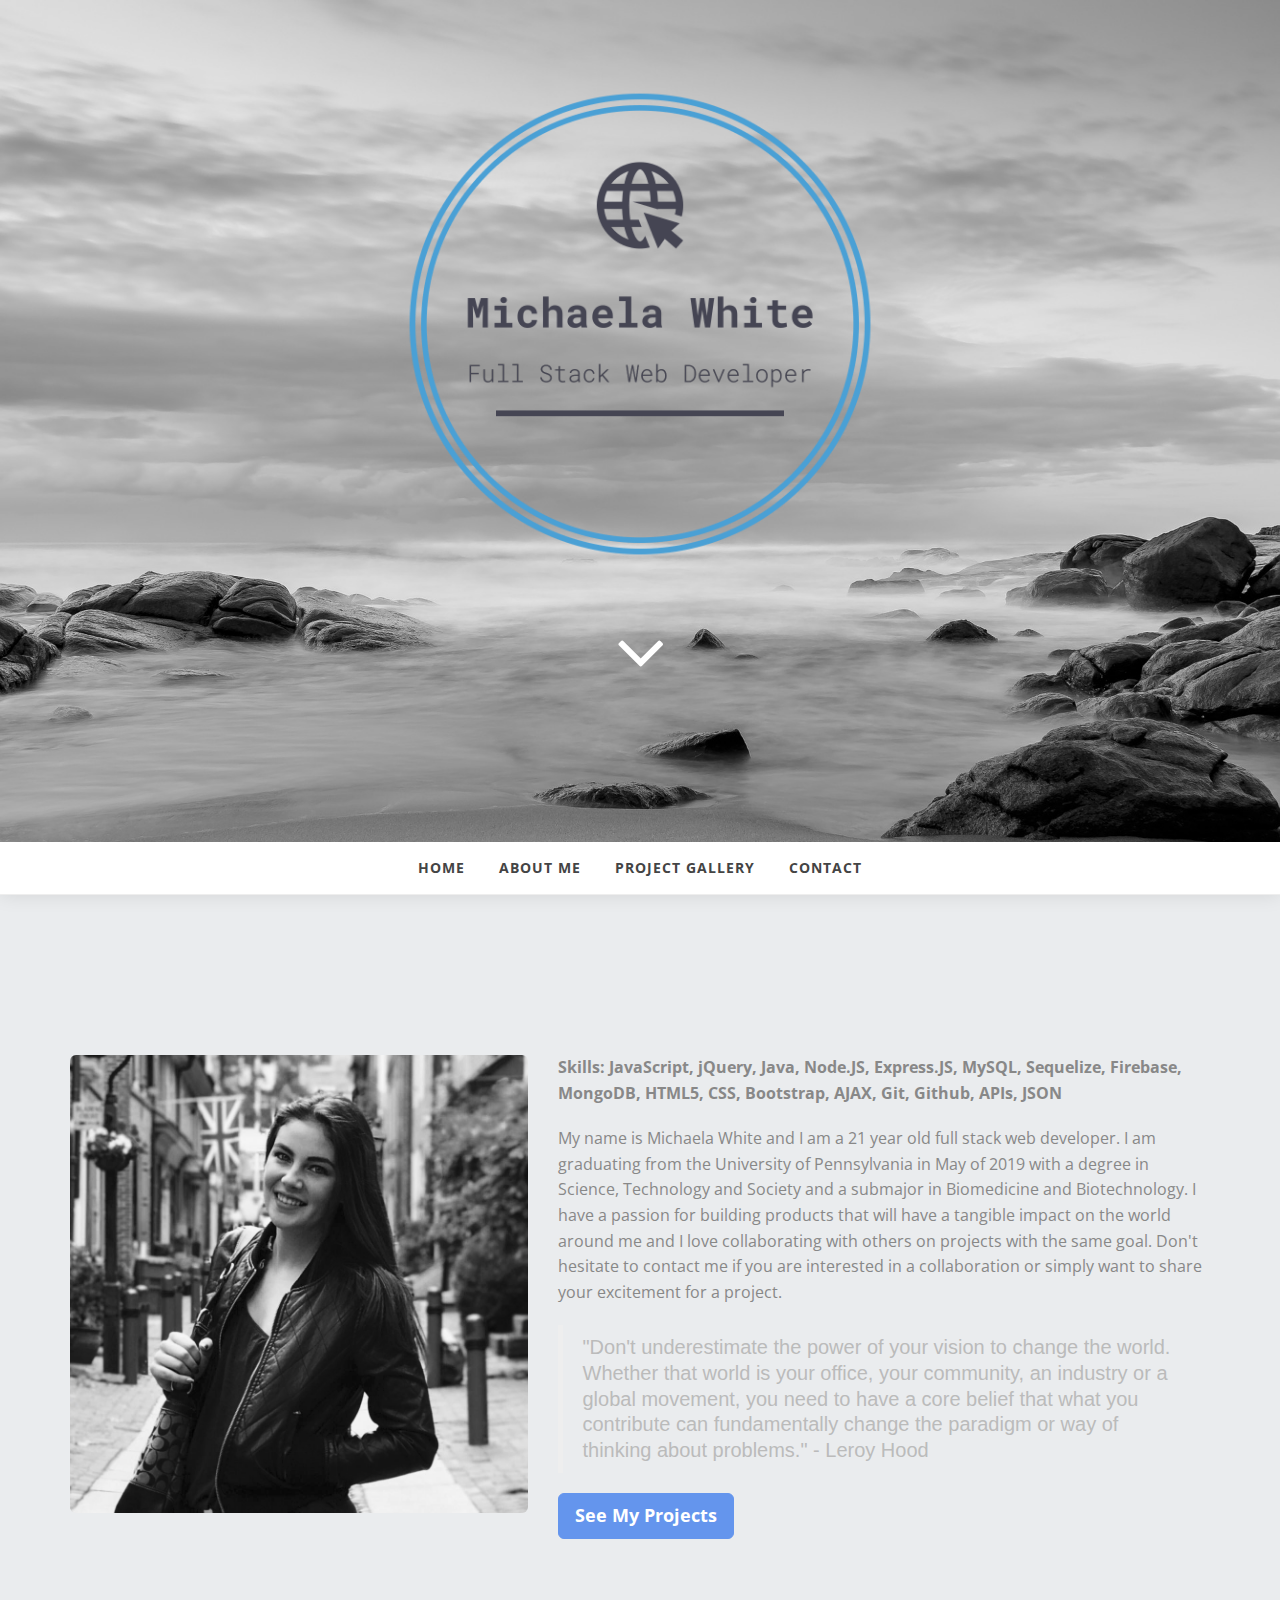
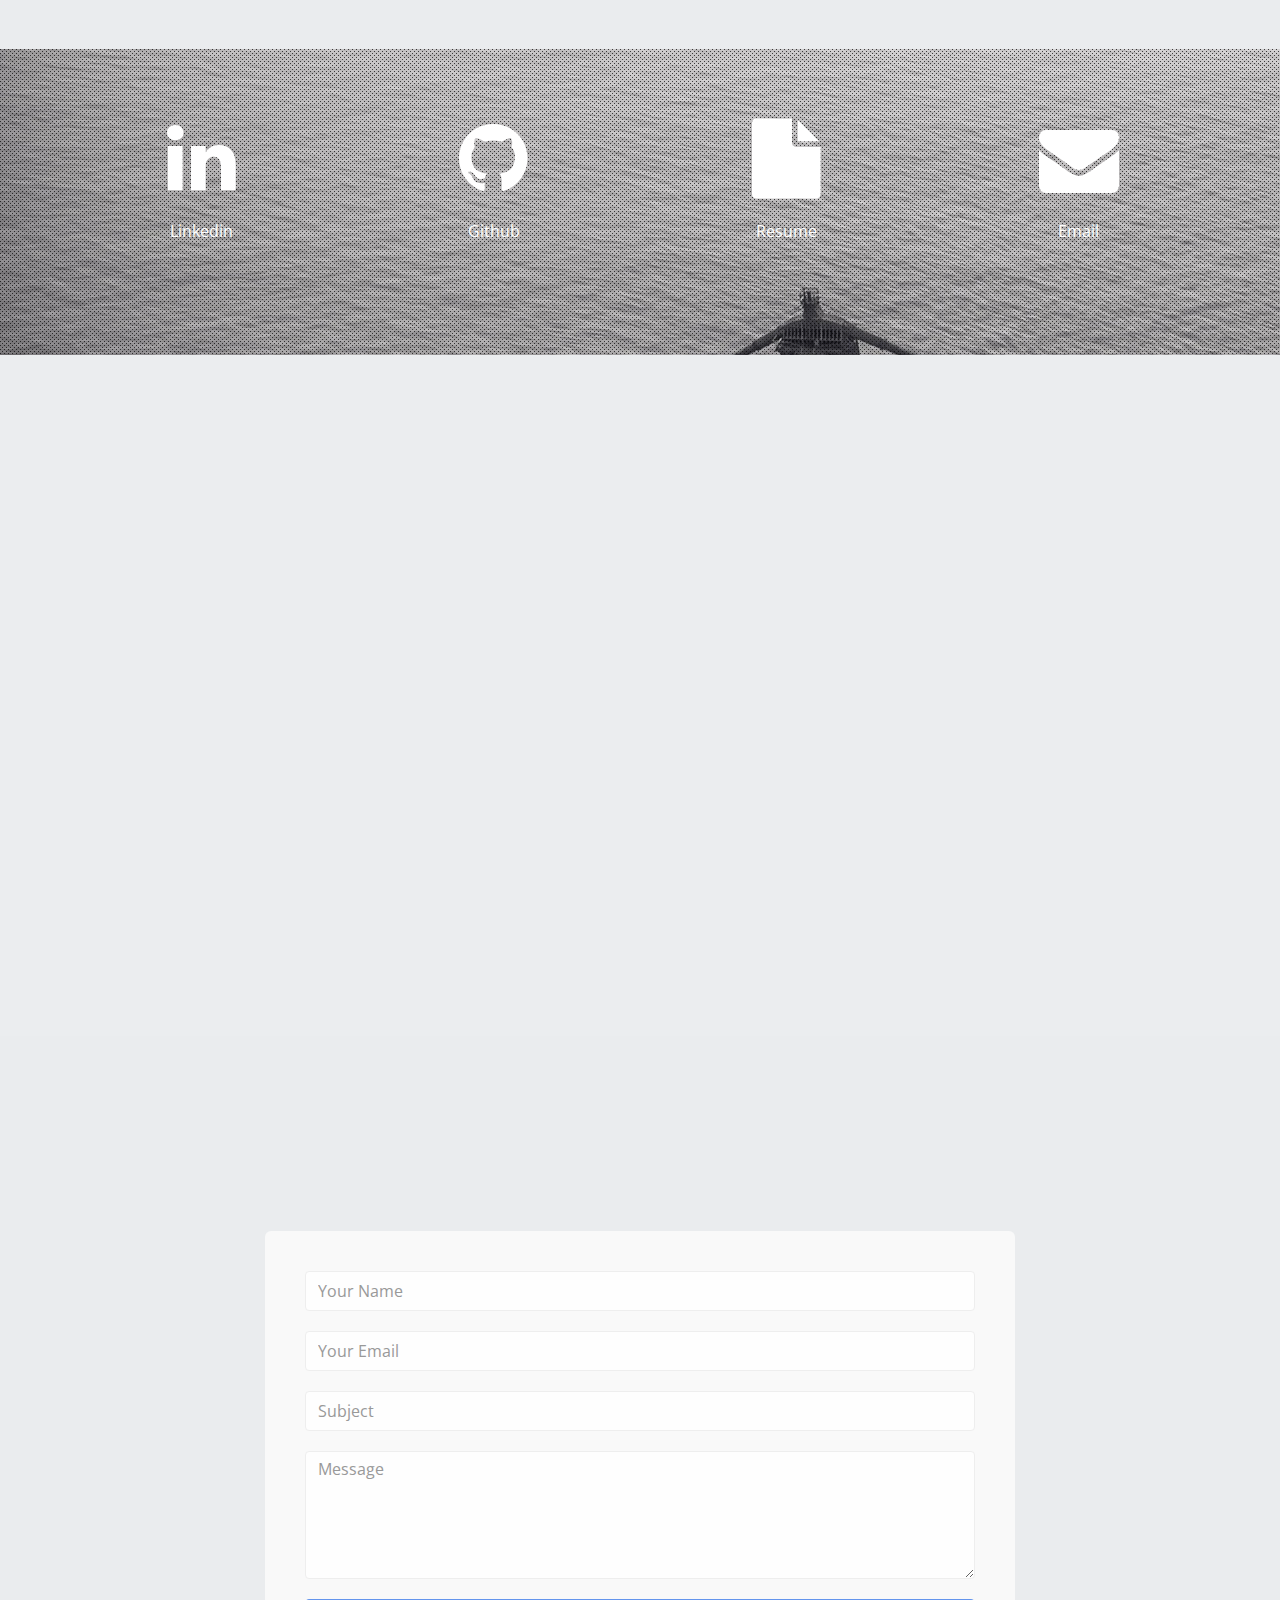
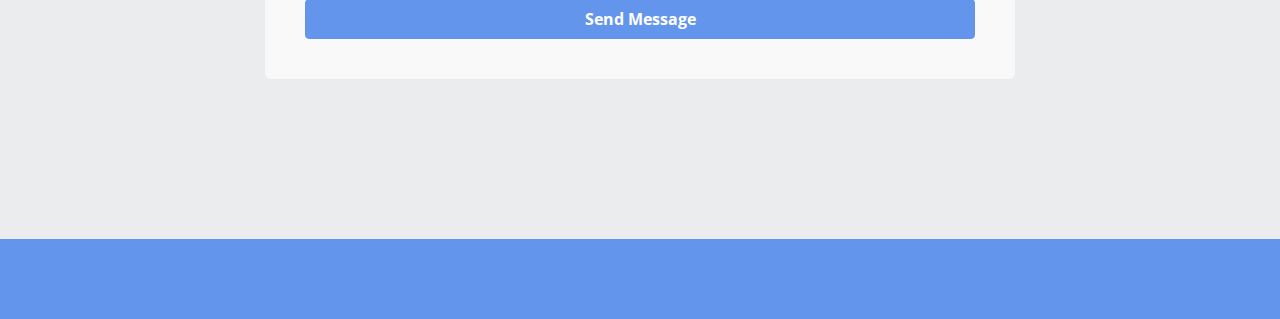
==== commit 8c32547e: "Added item to portfolio gallery" ====
--- a/index.html
+++ b/index.html
@@ -182,6 +182,7 @@
               <div class="item"><a  href="img/carousel/train.jpg" title="Scheduling App for Train Adminstrators" data-lightbox-gallery="gallery1"><img src="img/carousel/train.jpg" class="img-responsive " alt="img"></a><p>Train Scheduler</p><a href="https://whitemic.github.io/Train-Schedule/">Deployed Version</a><br><a href="https://github.com/whitemic/Train-Schedule">Github Project Link</a></div>
               <div class="item"><a  href="img/carousel/bamazon.jpg" title="Node CLI Simulating a Shopping Experience" data-lightbox-gallery="gallery1"><img src="img/carousel/bamazon.jpg" class="img-responsive " alt="img"></a><p>'Bamazon' Shopping Experience</p><a href="">Github Link</a><br><a href="https://github.com/whitemic/bamazon">Github Project Link</a></div>
               <div class="item"><a  href="img/carousel/friends.jpg" title="Web Application for Finding Friends Based on Survey Responses" data-lightbox-gallery="gallery1"><img src="img/carousel/friends.jpg" class="img-responsive " alt="img"></a><p>Friend Finder</p><a href="https://thawing-depths-35748.herokuapp.com/">Deployed Version</a><br><a href="https://github.com/whitemic/friend-finder">Github Project Link</a></div>
+              <div class="item"><a  href="img/carousel/scrape.jpg" title="Web-scraping application leveraging MongoDB for data persistence" data-lightbox-gallery="gallery1"><img src="img/carousel/scrape.jpg" class="img-responsive " alt="img"></a><p>Shopify</p><a href="https://fast-caverns-10189.herokuapp.com/">Deployed Version</a><br><a href="https://github.com/whitemic/news_scraper">Github Project Link</a></div>
             </div>
           </div>
         </div>
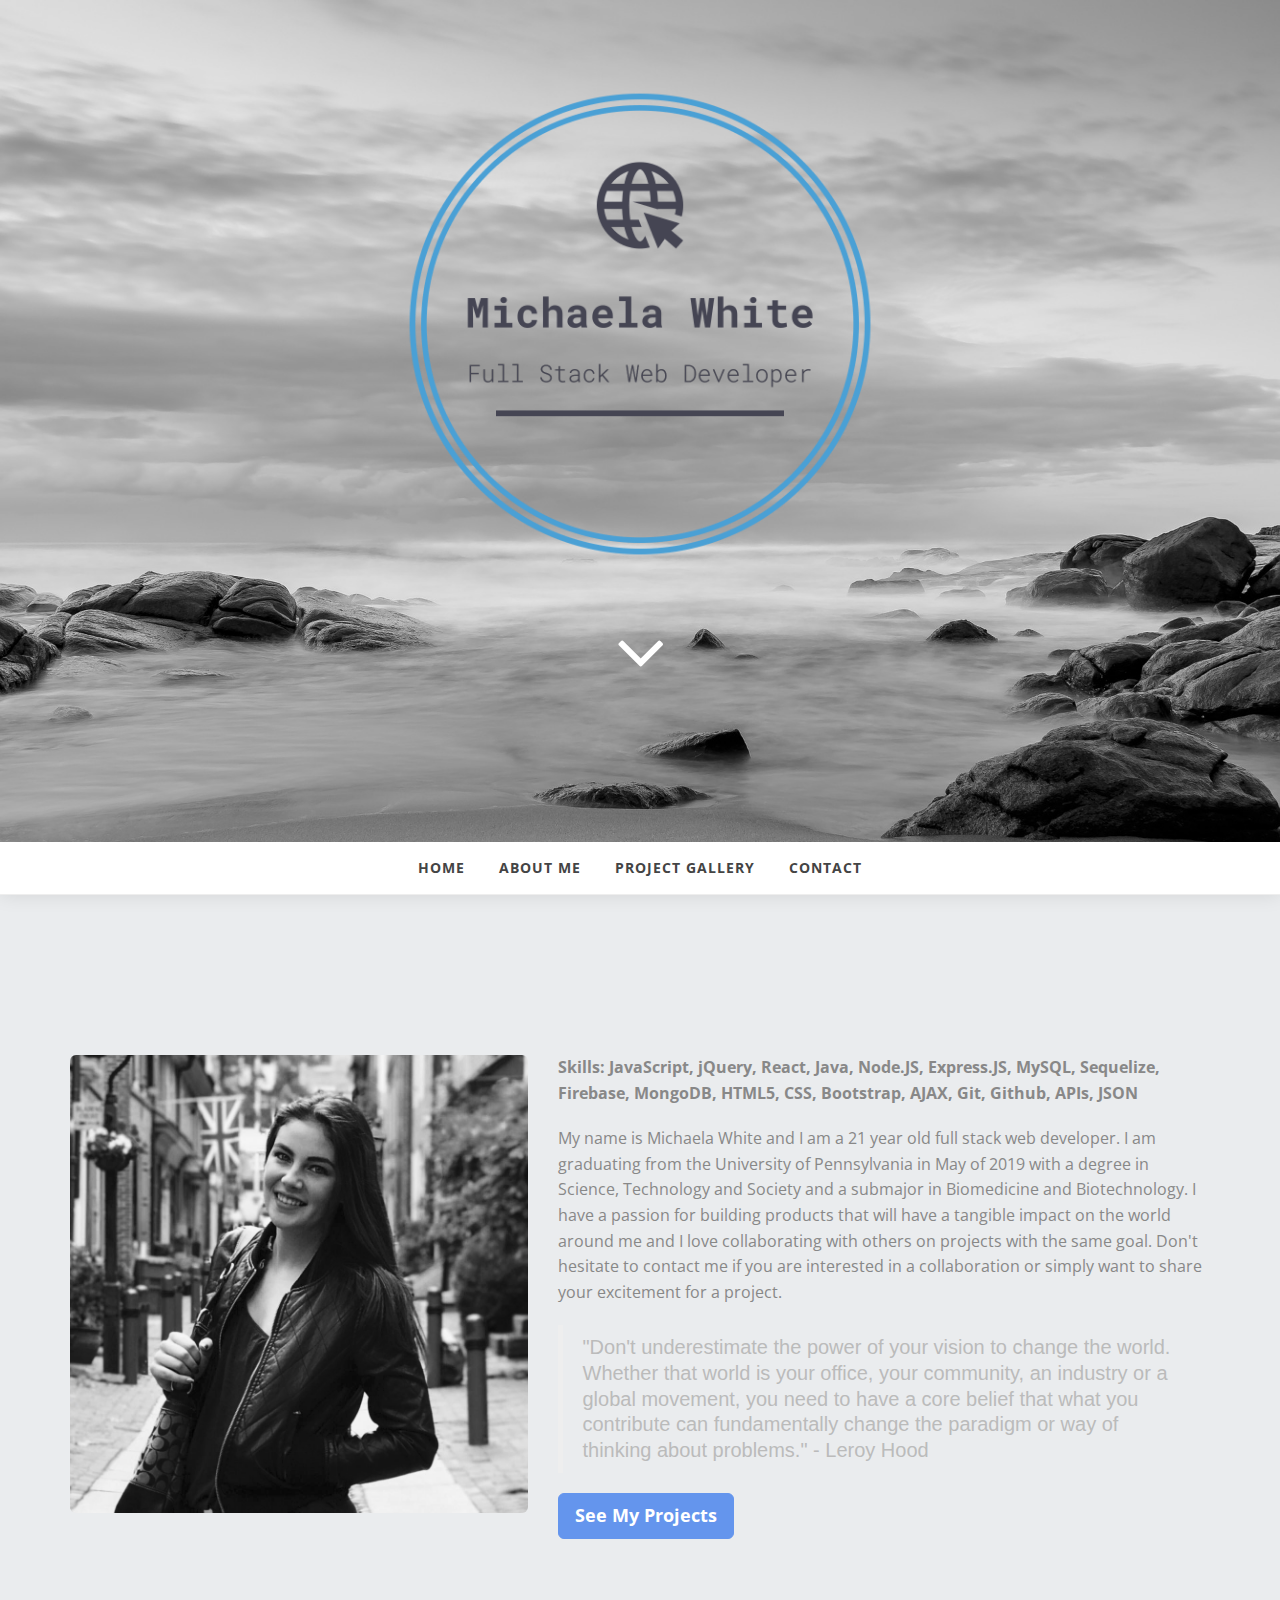
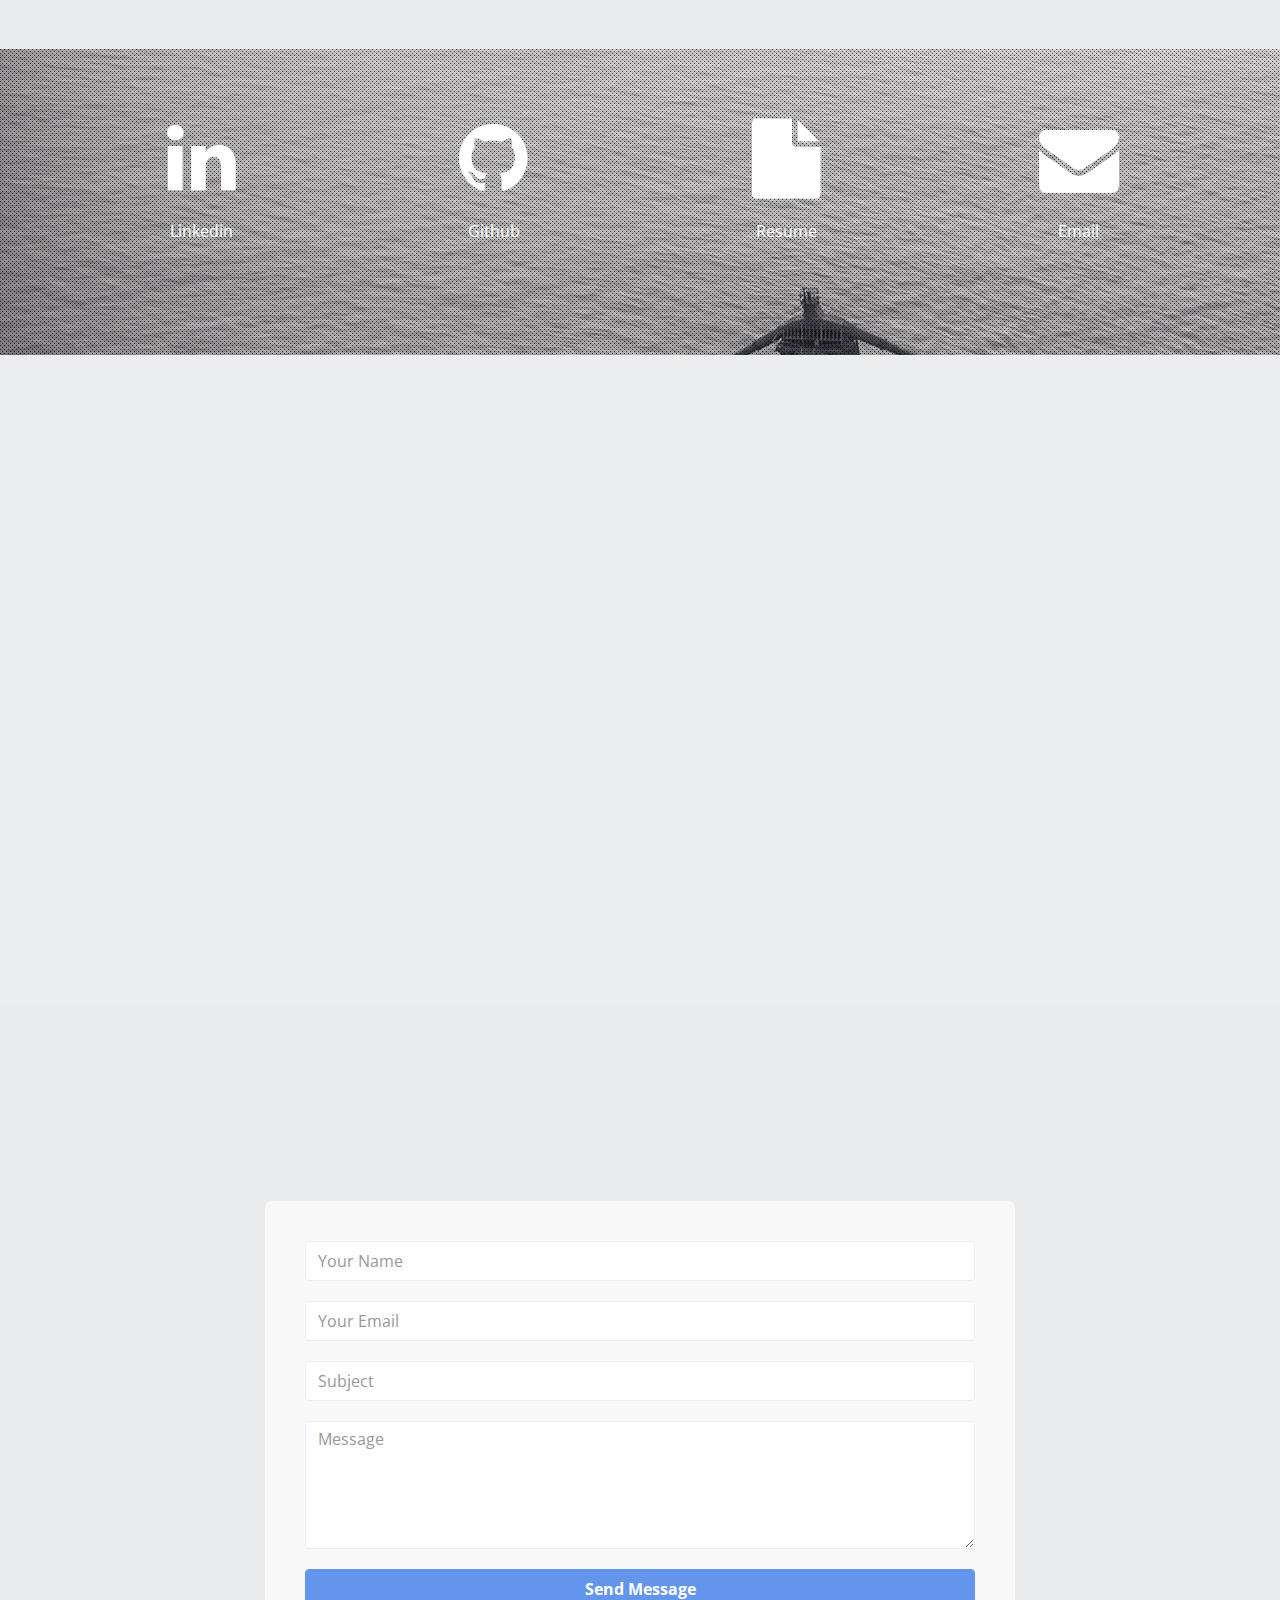
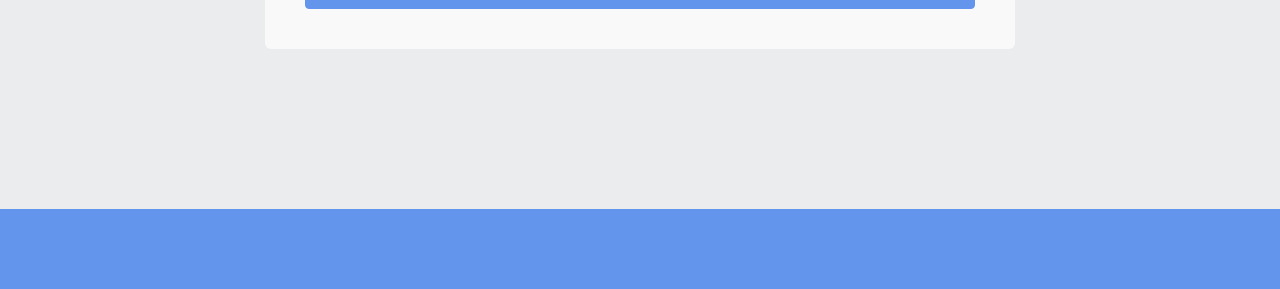
==== commit 8b6084f3: "Fixed bugs with project links" ====
--- a/index.html
+++ b/index.html
@@ -98,7 +98,7 @@
           <img src="img/profile.jpeg" style="width: 100%" class="img-responsive img-rounded" alt="" />
         </div>
         <div class="col-md-7">
-          <p><strong>Skills: JavaScript, jQuery, Java, Node.JS, Express.JS, MySQL, Sequelize, Firebase, MongoDB, HTML5, CSS, Bootstrap, AJAX, Git, Github, APIs, JSON</strong></p>
+          <p><strong>Skills: JavaScript, jQuery, React, Java, Node.JS, Express.JS, MySQL, Sequelize, Firebase, MongoDB, HTML5, CSS, Bootstrap, AJAX, Git, Github, APIs, JSON</strong></p>
           <p>
             My name is Michaela White and I am a 21 year old full stack web developer. I am graduating from the University of Pennsylvania in May of 2019 with a degree in Science, Technology and Society and a submajor in Biomedicine and Biotechnology. I have a passion for building products that will have a tangible impact on the world around me and I love collaborating with others on projects with the same goal. Don't hesitate to contact me if you are interested in a collaboration or simply want to share your excitement for a project. 
           </p>
@@ -177,12 +177,49 @@
           <div class="wow bounceInUp" data-wow-delay="0.4s">
             <div id="owl-works" class="owl-carousel">
               <!-- FIX SIZING PROBLEM - NEW IMAGE -->
-              <div class="item"><a  href="img/carousel/shopify.jpg" title="Web application leveraging e-commerce APIs to provide product comparisons to consumers" data-lightbox-gallery="gallery1"><img src="img/carousel/shopify.jpg" class="img-responsive " alt="img"></a><p>Shopify</p><a href="https://danielwgross.github.io/Group-Project-1/">Deployed Version</a><br><a href="https://github.com/whitemic/Shopify">Github Project Link</a></div>
-              <div class="item"><a  href="img/carousel/cyp.jpg" title="Three-Player Monster-Themed Trivia Adventure Game" data-lightbox-gallery="gallery1"><img src="img/carousel/cyp.jpg" class="img-responsive " alt="img"></a><p>Choose Your Predator</p><a href="https://chooseyourpredator.herokuapp.com/">Deployed Version</a><br><a href="https://github.com/whitemic/choose-your-predator">Github Project Link</a></div>
-              <div class="item"><a  href="img/carousel/train.jpg" title="Scheduling App for Train Adminstrators" data-lightbox-gallery="gallery1"><img src="img/carousel/train.jpg" class="img-responsive " alt="img"></a><p>Train Scheduler</p><a href="https://whitemic.github.io/Train-Schedule/">Deployed Version</a><br><a href="https://github.com/whitemic/Train-Schedule">Github Project Link</a></div>
-              <div class="item"><a  href="img/carousel/bamazon.jpg" title="Node CLI Simulating a Shopping Experience" data-lightbox-gallery="gallery1"><img src="img/carousel/bamazon.jpg" class="img-responsive " alt="img"></a><p>'Bamazon' Shopping Experience</p><a href="">Github Link</a><br><a href="https://github.com/whitemic/bamazon">Github Project Link</a></div>
-              <div class="item"><a  href="img/carousel/friends.jpg" title="Web Application for Finding Friends Based on Survey Responses" data-lightbox-gallery="gallery1"><img src="img/carousel/friends.jpg" class="img-responsive " alt="img"></a><p>Friend Finder</p><a href="https://thawing-depths-35748.herokuapp.com/">Deployed Version</a><br><a href="https://github.com/whitemic/friend-finder">Github Project Link</a></div>
-              <div class="item"><a  href="img/carousel/scrape.jpg" title="Web-scraping application leveraging MongoDB for data persistence" data-lightbox-gallery="gallery1"><img src="img/carousel/scrape.jpg" class="img-responsive " alt="img"></a><p>Shopify</p><a href="https://fast-caverns-10189.herokuapp.com/">Deployed Version</a><br><a href="https://github.com/whitemic/news_scraper">Github Project Link</a></div>
+              <div>
+                <div class="item"><a  href="img/carousel/shopify.jpg" title="Web application leveraging e-commerce APIs to provide product comparisons to consumers" data-lightbox-gallery="gallery1">
+                  <img src="img/carousel/shopify.jpg" class="img-responsive " alt="img">
+                  <p>Shopify</p>
+                </div>
+                  <a href="https://github.com/whitemic/Shopify" target="_blank">Github Project Link</a>
+                  <br>
+                  </a><a href="https://danielwgross.github.io/Group-Project-1/" target="_blank">Deployed Version</a>
+              </div>
+              <div>
+                <div class="item"><a  href="img/carousel/cyp.jpg" title="Three-Player Monster-Themed Trivia Adventure Game" data-lightbox-gallery="gallery1">
+                  <img src="img/carousel/cyp.jpg" class="img-responsive " alt="img">
+                  <p>Choose Your Predator</p>
+                </div>
+                  <a href="https://github.com/whitemic/choose-your-predator" target="_blank">Github Project Link</a>
+                  <br>
+                  </a><a href="https://chooseyourpredator.herokuapp.com/" target="_blank">Deployed Version</a>
+              </div>
+              <div>
+                  <div class="item"><a  href="img/carousel/train.jpg" title="Scheduling App for Train Adminstrators" data-lightbox-gallery="gallery1">
+                    <img src="img/carousel/train.jpg" class="img-responsive " alt="img">
+                    <p>Train Scheduler</p>
+                  </div>
+                    <a href="https://github.com/whitemic/Train-Schedule">Github Project Link</a>
+                    <br>
+                    </a><a href="https://whitemic.github.io/Train-Schedule/">Deployed Version</a>
+              </div>
+              <div>
+                  <div class="item"><a  href="img/carousel/bamazon.jpg" title="Node CLI Simulating a Shopping Experience" data-lightbox-gallery="gallery1">
+                    <img src="img/carousel/bamazon.jpg" class="img-responsive " alt="img">
+                    <p>'Bamazon' Shopping Experience</p>
+                  </div>
+                  </a><a href="https://github.com/whitemic/bamazon" target="_blank">Github Project Link</a>
+              </div>
+              <div>
+                  <div class="item"><a  href="img/carousel/friends.jpg" title="Web Application for Finding Friends Based on Survey Responses" data-lightbox-gallery="gallery1">
+                    <img src="img/carousel/friends.jpg" class="img-responsive " alt="img">
+                    <p>Friend Finder</p>
+                  </div>
+                    <a href="https://github.com/whitemic/friend-finder" target="_blank">Github Project Link</a>
+                    <br>
+                    </a><a href="https://thawing-depths-35748.herokuapp.com/" target="_blank">Deployed Version</a>
+              </div>
             </div>
           </div>
         </div>
